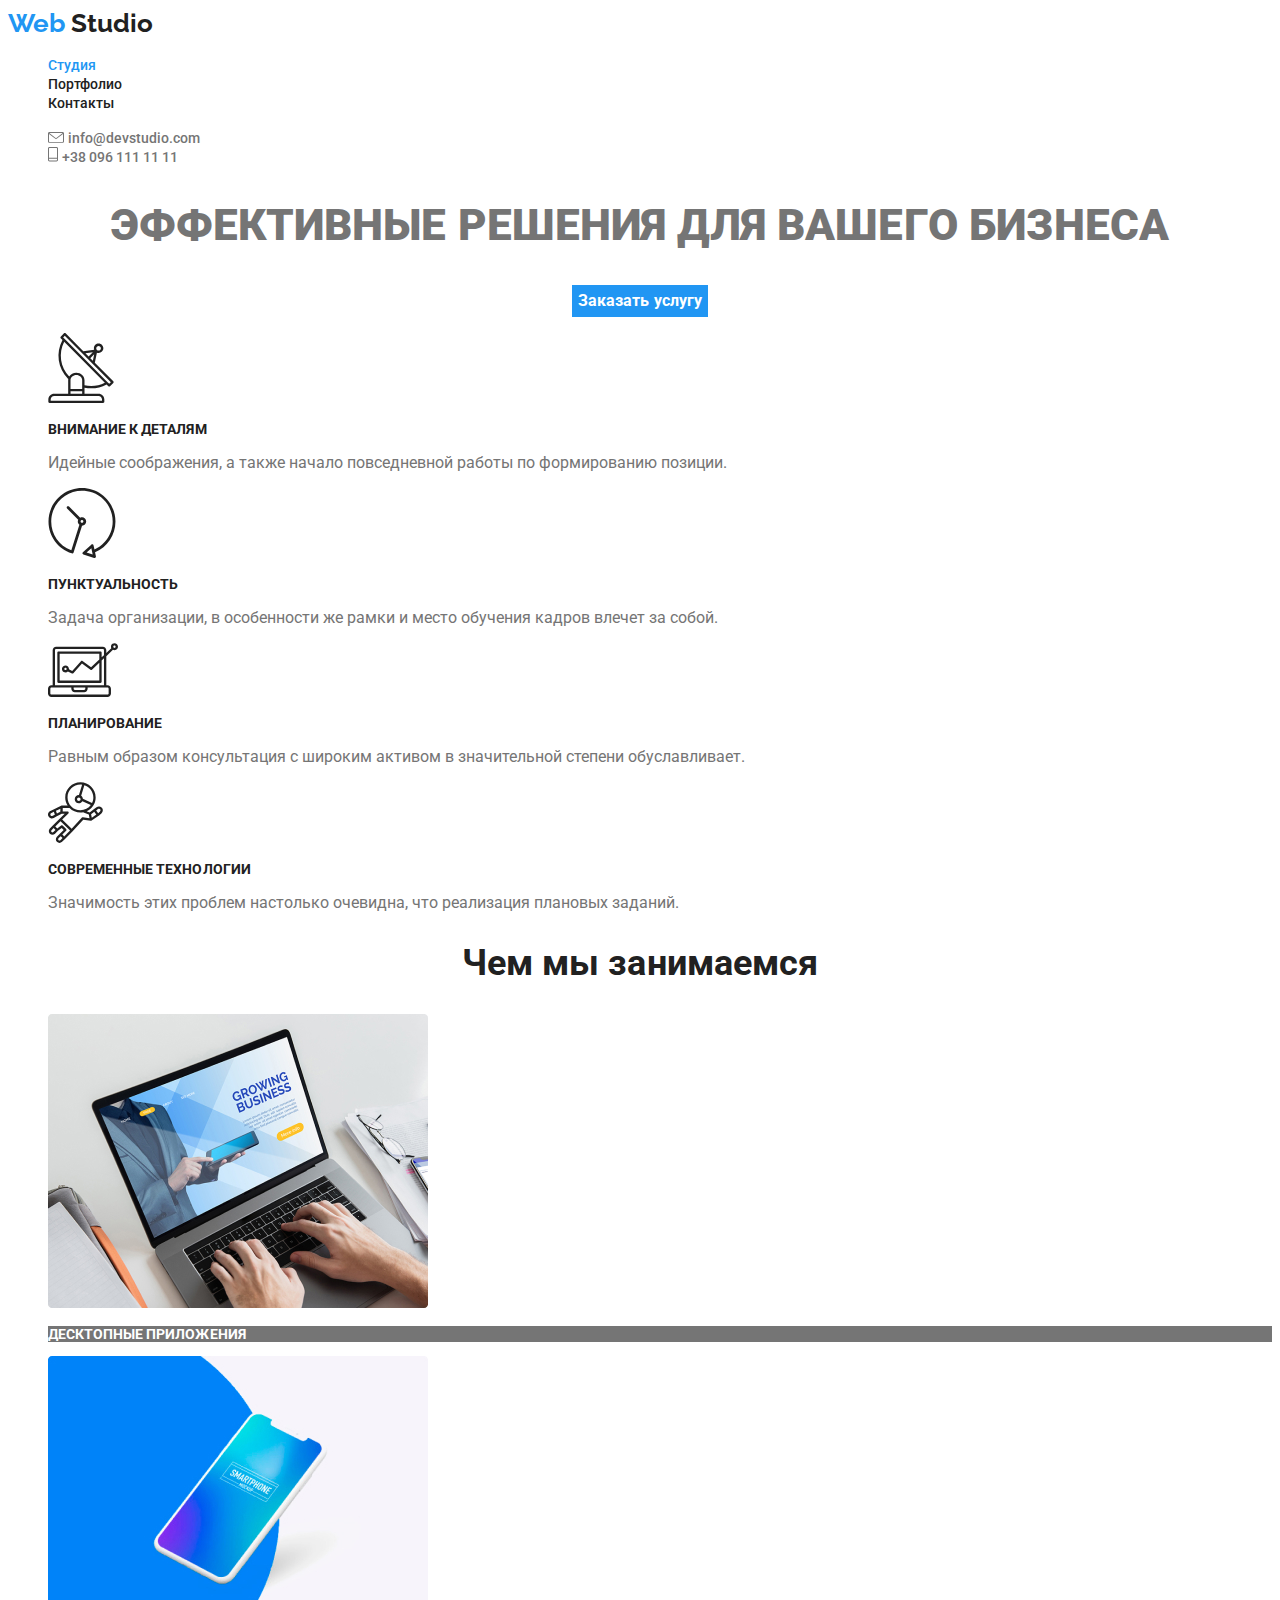
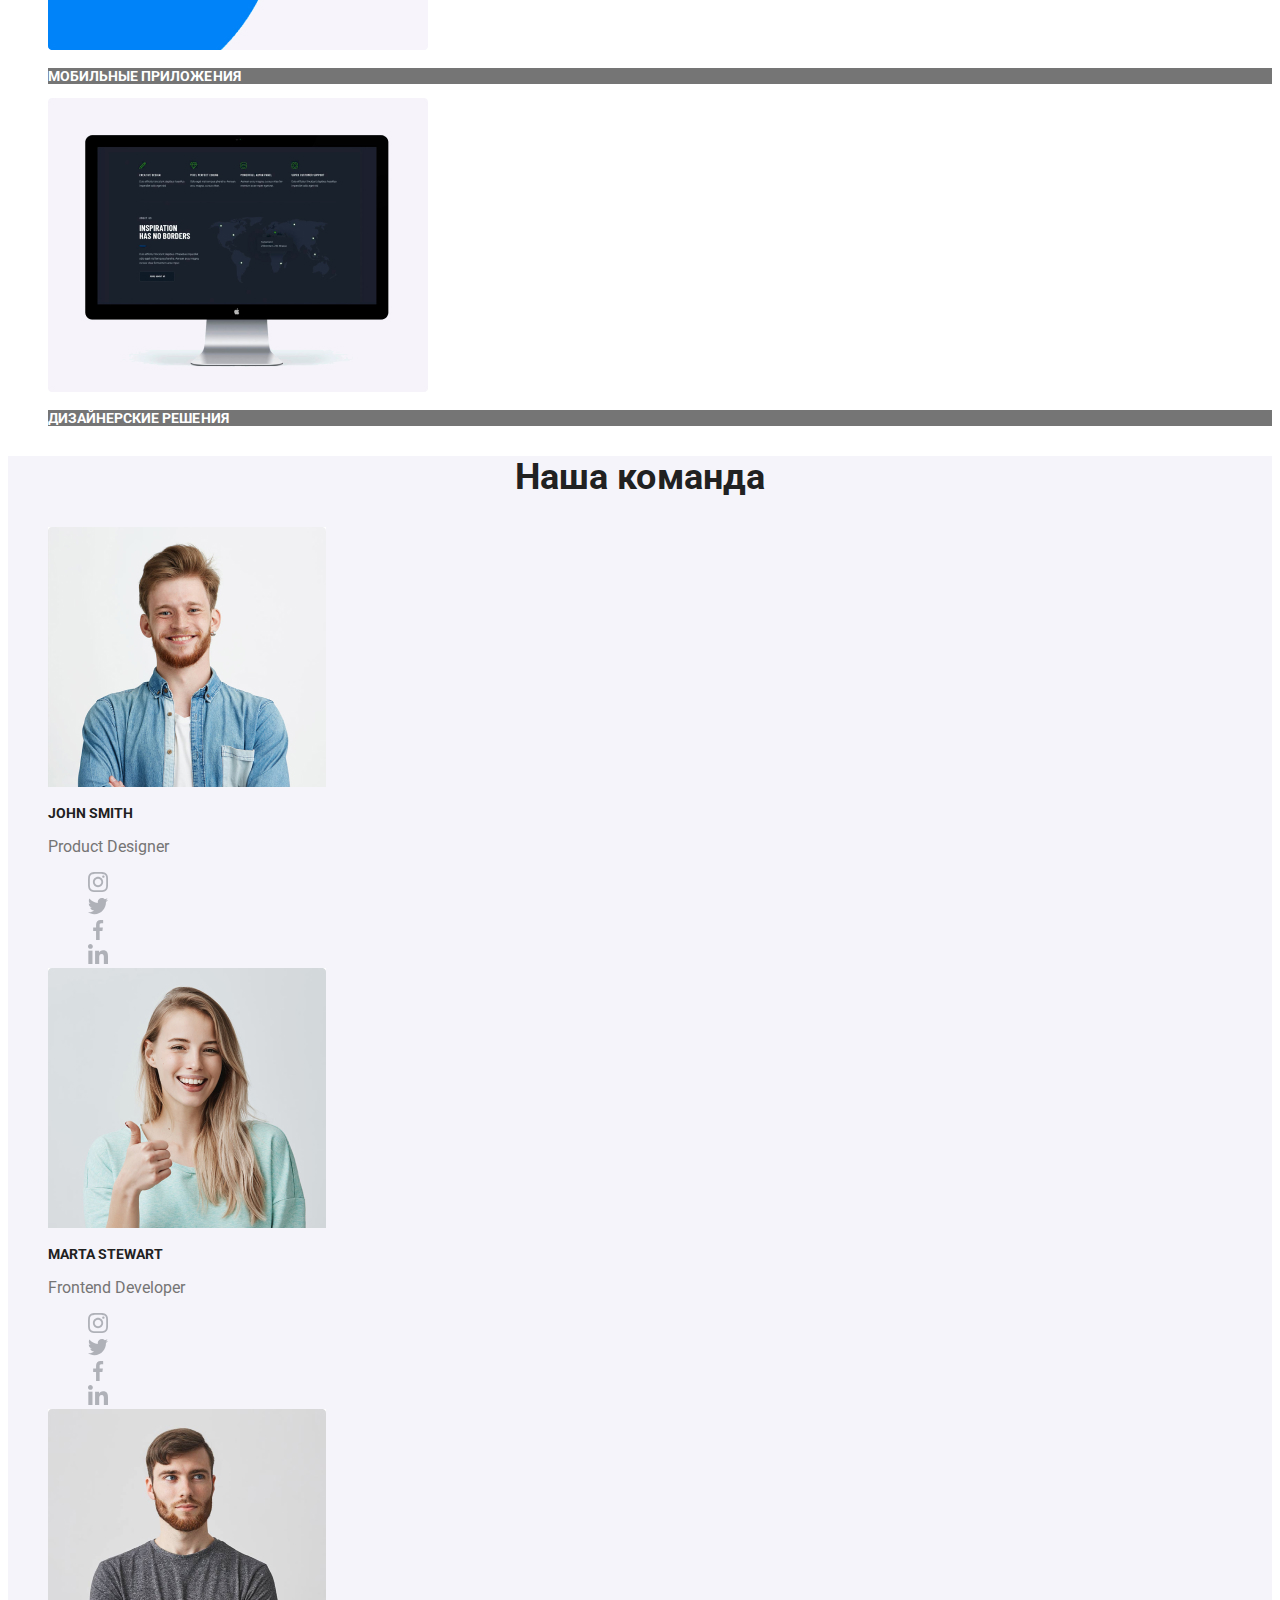
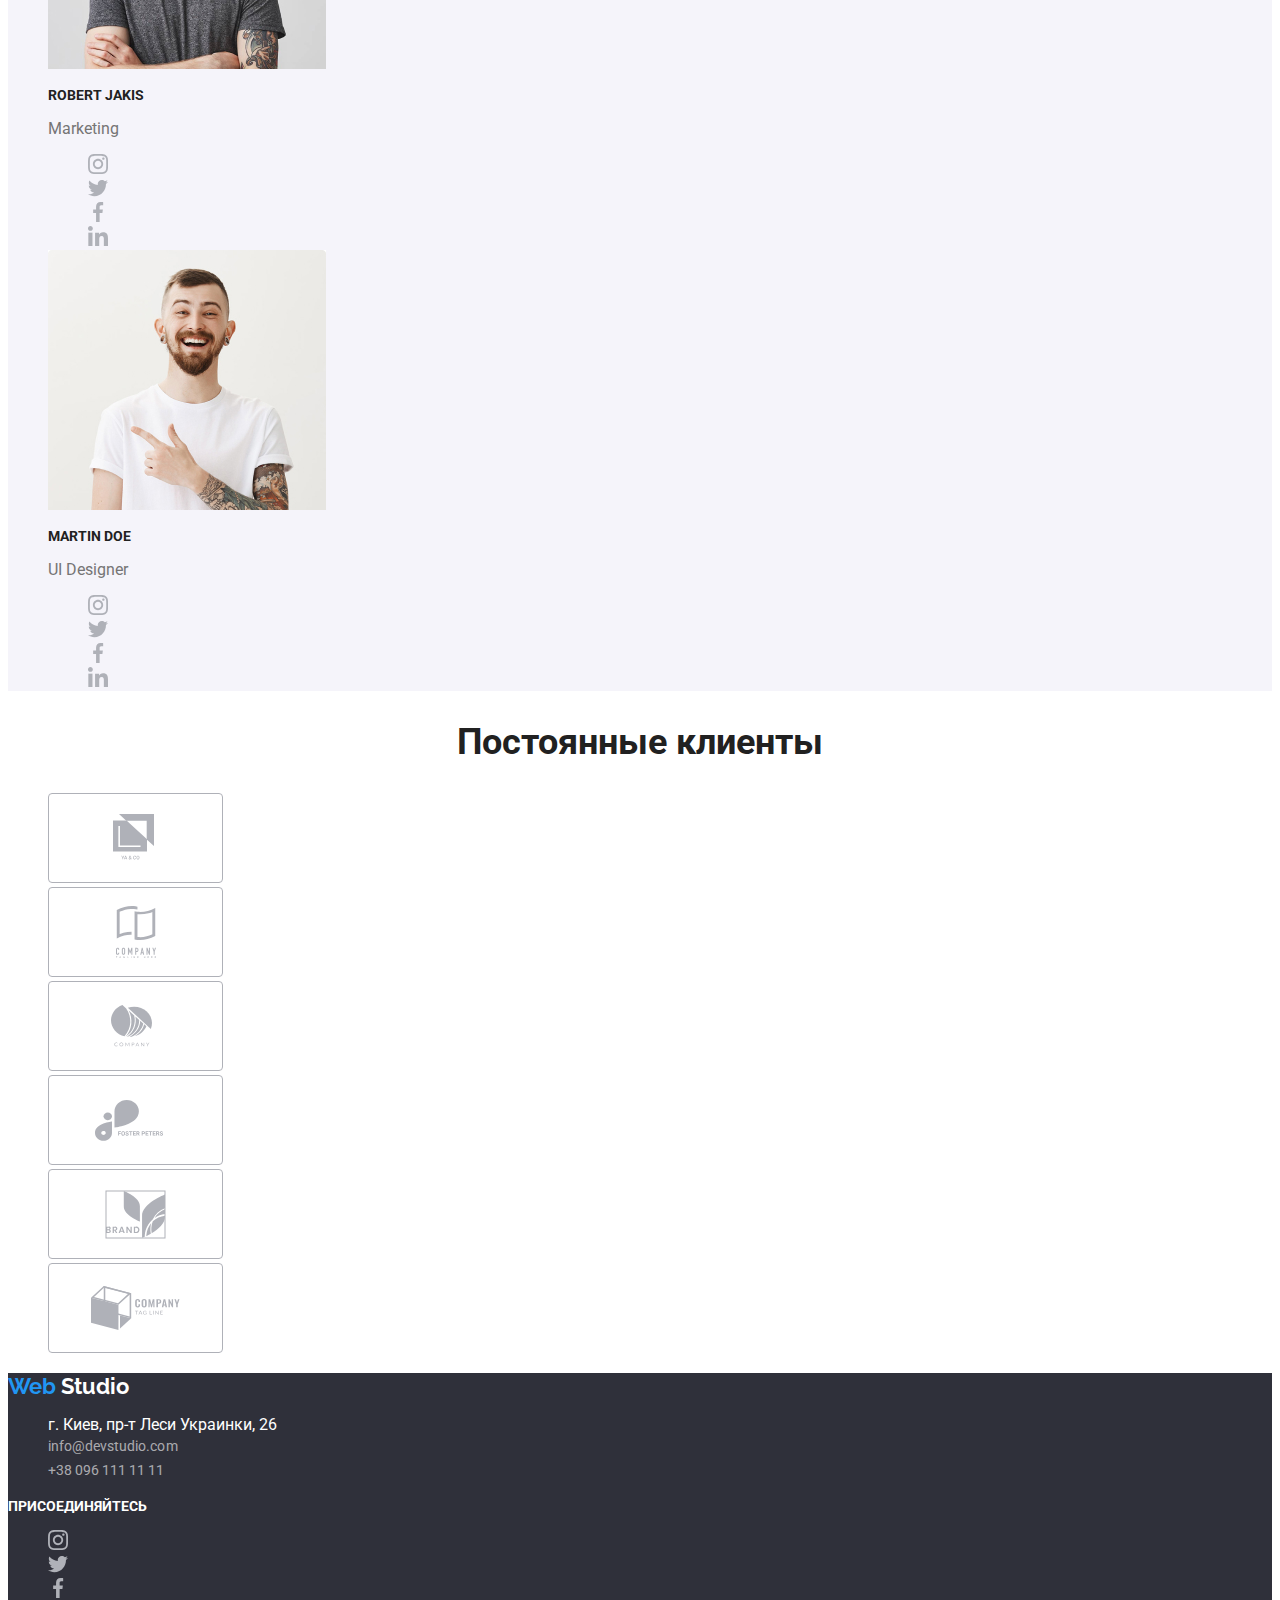
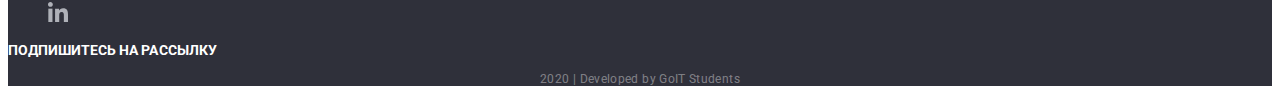
==== index.html @ 20bd4248 "Копирует репозиторий 02" ====
<!DOCTYPE html>
<html lang="ru">
  <head>
    <meta charset="UTF-8" />
    <meta name="viewport" content="width=device-width, initial-scale=1.0" />
    <title>Document</title>
    <link
      href="https://fonts.googleapis.com/css2?family=Raleway:wght@700&family=Roboto:wght@400;500;700;900&display=swap"
      rel="stylesheet"
    />
    <link rel="stylesheet" href="./css/styles.css" />
  </head>
  <body>
    <!-- Шапка -->
    <header>
      <nav>
        <a href="./index.html" class="logo">
          <span class="accent">Web</span> Studio
        </a>
        <ul class="site-nav">
          <li><a href="./index.html" class="link current">Студия</a></li>
          <li><a href="./portfolio.html" class="link">Портфолио</a></li>
          <li><a href="" class="link">Контакты</a></li>
        </ul>
      </nav>
      <ul class="site-nav">
        <li>
          <img src="./img/post.svg" alt="Почта" />
          <a href="mailto:info@devstudio.com" class="contact"
            >info@devstudio.com</a
          >
        </li>
        <li>
          <img src="./img/tel.svg" alt="Телефон" />
          <a href="tel:+380961111111" class="contact">+38 096 111 11 11</a>
        </li>
      </ul>
    </header>
    <!-- Основаня страница -->
    <main>
      <!-- Герой -->
      <section class="hero">
        <h1 class="hero-text">эффективные решения для вашего бизнеса</h1>
        <input type="button" value="Заказать услугу" class="button" />
      </section>
      <!-- Наши преимущества -->
      <section class="features">
        <h2 style="display: none;">Наши преимущества</h2>
        <ul>
          <li>
            <img src="./img/features/antena1.svg" alt="Локатор" class="link" />
            <h3 class="title-text">Внимание к деталям</h3>
            <p>
              Идейные соображения, а также начало повседневной работы по
              формированию позиции.
            </p>
          </li>
          <li>
            <img src="./img/features/clock1.svg" alt="Часы" />
            <h3 class="title-text">Пунктуальность</h3>
            <p>
              Задача организации, в особенности же рамки и место обучения кадров
              влечет за собой.
            </p>
          </li>
          <li>
            <img src="./img/features/diagram1.svg" alt="Диаграмма" />
            <h3 class="title-text" -text>Планирование</h3>
            <p>
              Равным образом консультация с широким активом в значительной
              степени обуславливает.
            </p>
          </li>
          <li>
            <img src="./img/features/astonaut1.svg" alt="Астронавт" />
            <h3 class="title-text">Современные технологии</h3>
            <p>
              Значимость этих проблем настолько очевидна, что реализация
              плановых заданий.
            </p>
          </li>
        </ul>
      </section>
      <!-- Чем мы занимаемся -->
      <section class="activity">
        <h2 class="title">Чем мы занимаемся</h2>
        <ul>
          <li>
            <img
              src="./img/activity/box1.jpg"
              alt="Ноутбук"
              width="380"
              height="294"
            />
            <p class="title-text">Десктопные приложения</p>
          </li>
          <li>
            <img
              src="./img/activity/box2.jpg"
              alt="Мобильный телефон"
              width="380"
              height="294"
            />
            <p class="title-text">Мобильные приложения</p>
          </li>
          <li>
            <img
              src="./img/activity/box3.jpg"
              alt="Монитор"
              width="380"
              height="294"
            />
            <p class="title-text">Дизайнерские решения</p>
          </li>
        </ul>
      </section>
      <!-- Наша команда -->
      <section class="teams">
        <h2 class="title">Наша команда</h2>
        <ul>
          <!-- Джон Смит -->
          <li>
            <img
              src="./img/team_card/tc1.jpg"
              alt="Фото Джон Смит"
              width="278"
              height="260"
            />
            <h3 lang="en" class="title-text">John Smith</h3>
            <p lang="en">Product Designer</p>
            <ul>
              <li>
                <a href=""
                  ><img
                    src="./img/social_links/instagram.svg"
                    alt="instagram Джон Смит"
                    class="link"
                  />
                </a>
              </li>
              <li>
                <a href=""
                  ><img
                    src="./img/social_links/twitter.svg"
                    alt="twitter Джон Смит"
                    class="link"
                  />
                </a>
              </li>
              <li>
                <a href="">
                  <img
                    src="./img/social_links/facebook.svg"
                    alt="facebook Джон Смит"
                    class="link"
                  />
                </a>
              </li>
              <li>
                <a href=""
                  ><img
                    src="./img/social_links/linkedin.svg"
                    alt="linkedin Джон Смит"
                    class="link"
                /></a>
              </li>
            </ul>
          </li>
          <!-- Марта Стеварт -->
          <li>
            <img
              src="./img/team_card/tc2.jpg"
              alt="Фото Марта Стеварт"
              width="278"
              height="260"
            />
            <h3 lang="en" class="title-text">Marta Stewart</h3>
            <p lang="en">Frontend Developer</p>
            <ul>
              <li>
                <a href=""
                  ><img
                    src="./img/social_links/instagram.svg"
                    alt="instagram Марта Стеварт"
                    class="link"
                /></a>
              </li>
              <li>
                <a href=""
                  ><img
                    src="./img/social_links/twitter.svg"
                    alt="twitter Марта Стеварт"
                    class="link"
                /></a>
              </li>
              <li>
                <a href=""
                  ><img
                    src="./img/social_links/facebook.svg"
                    alt="facebook Марта Стеварт"
                    class="link"
                /></a>
              </li>
              <li>
                <a href=""
                  ><img
                    src="./img/social_links/linkedin.svg"
                    alt="linkedin Марта Стеварт"
                    class="link"
                /></a>
              </li>
            </ul>
          </li>
          <!-- Роберт Якис -->
          <li>
            <img
              src="./img/team_card/tc3.jpg"
              alt="Фото Роберт Якис"
              width="278"
              height="260"
            />
            <h3 lang="en" class="title-text">Robert Jakis</h3>
            <p lang="en">Marketing</p>
            <ul>
              <li>
                <a href=""
                  ><img
                    src="./img/social_links/instagram.svg"
                    alt="instagram Роберт Якис"
                    class="link"
                /></a>
              </li>
              <li>
                <a href=""
                  ><img
                    src="./img/social_links/twitter.svg"
                    alt="twitter Роберт Якис"
                    class="link"
                /></a>
              </li>
              <li>
                <a href=""
                  ><img
                    src="./img/social_links/facebook.svg"
                    alt="facebook Роберт Якис"
                    class="link"
                /></a>
              </li>
              <li>
                <a href=""
                  ><img
                    src="./img/social_links/linkedin.svg"
                    alt="linkedin Роберт Якис"
                    class="link"
                /></a>
              </li>
            </ul>
          </li>
          <!-- Мартин Дое -->
          <li>
            <img
              src="./img/team_card/tc4.jpg"
              alt="Фото Мартин Дое"
              width="278"
              height="260"
            />
            <h3 lang="en" class="title-text">Martin Doe</h3>
            <p lang="en">UI Designer</p>
            <ul>
              <li>
                <a href=""
                  ><img
                    src="./img/social_links/instagram.svg"
                    alt="instagram Мартин Дое"
                    class="link"
                /></a>
              </li>
              <li>
                <a href=""
                  ><img
                    src="./img/social_links/twitter.svg"
                    alt="twitter Мартин Дое"
                    class="link"
                /></a>
              </li>
              <li>
                <a href=""
                  ><img
                    src="./img/social_links/facebook.svg"
                    alt="facebook Мартин Дое"
                    class="link"
                /></a>
              </li>
              <li>
                <a href=""
                  ><img
                    src="./img/social_links/linkedin.svg"
                    alt="linkedin Мартин Дое"
                    class="link"
                /></a>
              </li>
            </ul>
          </li>
        </ul>
      </section>
      <!-- Постоянные клиенты -->
      <section class="clients">
        <h2 class="title">Постоянные клиенты</h2>
        <ul>
          <li>
            <a href=""
              ><img
                src="./img/our_clients/client_1.svg"
                alt="Логотип YA & CO"
                class="link"
              />
            </a>
          </li>
          <li>
            <a href="">
              <img
                src="./img/our_clients/client_2.svg"
                alt="Логотип Company Tagline Here"
                class="link"
              />
            </a>
          </li>
          <li>
            <a href="">
              <img
                src="./img/our_clients/client_3.svg"
                alt="Логотип Company"
                class="link"
              />
            </a>
          </li>
          <li>
            <a href="">
              <img
                src="./img/our_clients/client_4.svg"
                alt="Логотип Foster Peters"
                class="link"
              />
            </a>
          </li>
          <li>
            <a href="">
              <img
                src="./img/our_clients/client_5.svg"
                alt="Логотип Brand"
                class="link"
              />
            </a>
          </li>
          <li>
            <a href="">
              <img
                src="./img/our_clients/client_6.svg"
                alt="Логотип Company Tag Line"
                class="link"
              />
            </a>
          </li>
        </ul>
      </section>
    </main>
    <!-- Подвал -->
    <footer class="footer">
      <!-- Адрес -->
      <div>
        <a href="./index.html" class="logo">
          <span class="accent">Web</span> Studio
        </a>
        <address class="address">
          <ul>
            <li class="address-text">г. Киев, пр-т Леси Украинки, 26</li>
            <li>
              <a href="mailto:info@devstudio.com" class="link"
                >info@devstudio.com</a
              >
            </li>
            <li>
              <a href="tel:+380961111111" class="link">+38 096 111 11 11</a>
            </li>
          </ul>
        </address>
      </div>
      <!-- Ссылки на соц сети -->
      <div class="social">
        <p class="footer-title">присоединяйтесь</p>
        <ul>
          <li>
            <a href="">
              <img
                src="./img/social_links/instagram.svg"
                alt="instagram"
                class="link"
              />
            </a>
          </li>
          <li>
            <a href="">
              <img
                src="./img/social_links/twitter.svg"
                alt="twitter"
                class="link"
              />
            </a>
          </li>
          <li>
            <a href="">
              <img
                src="./img/social_links/facebook.svg"
                alt="facebook"
                class="link"
              />
            </a>
          </li>
          <li>
            <a href="">
              <img
                src="./img/social_links/linkedin.svg"
                alt="linkedin"
                class="link"
              />
            </a>
          </li>
        </ul>
      </div>
      <!-- Форма на рассылку -->
      <div>
        <p class="footer-title">Подпишитесь на рассылку</p>
      </div>
      <p class="copyright">2020 | Developed by GoIT Students</p>
    </footer>
  </body>
</html>
---- css/styles.css ----
/* 
Шрифты: 
Raleway 700 
Roboto 400, 500, 700, 900
*/

:root {
  --primary-text-color: #757575;
  --title-text-color: #212121;
  --accent-text-color: #2196f3;
  --primary-white-color: #ffffff;
}

body {
  background-color: #ffffff;
  color: var(--primary-text-color);
  font-family: Roboto, sans-serif;
  font-style: normal;
}

/* Сброс */
.site-nav,
.features ul,
.activity ul,
.teams ul,
.clients ul,
.footer ul {
  list-style-type: none;
}

/* Наведения и фокус */
.site-nav .link:hover,
.site-nav .link:focus,
.site-nav .contact:hover,
.site-nav .contact:focus {
  color: var(--accent-text-color);
}
.features .link:hover,
.features .link:focus,
.teams .link:hover,
.teams .link:focus,
.clients .link:hover,
.clients .link:focus,
.social .link:hover,
.social .link:focus {
  background-color: var(--accent-text-color);
}

.site-nav .link.current {
  color: var(--accent-text-color);
}
/* Главная страница */
.logo {
  color: var(--title-text-color);
  text-decoration: none;
  font-family: Raleway, sans-serif;
  font-style: normal;
  font-weight: bold;
  font-size: 26px;
  line-height: 31px;
  letter-spacing: 0.03px;
}
.logo .accent {
  color: var(--accent-text-color);
}

/* Навигация сайта*/
.site-nav .link {
  text-decoration: none;
  color: var(--title-text-color);
  font-family: Roboto, sans-serif;
  font-style: normal;
  font-weight: 500;
  font-size: 14px;
  line-height: 16px;
  letter-spacing: 0.02px;
}
.site-nav .contact {
  color: var(--primary-text-color);
  text-decoration: none;
  font-family: Roboto, sans-serif;
  font-style: normal;
  font-weight: 500;
  font-size: 14px;
  line-height: 16px;
  letter-spacing: 0.02px;
}
/* Герой */
.hero {
  text-align: center;
}
.hero-text {
  /* color: var(--primary-white-color); */
  text-transform: uppercase;
  font-weight: 900;
  font-size: 44px;
  line-height: 60px;
  text-align: center;
  letter-spacing: 0.06px;
  text-transform: uppercase;
}
.button {
  color: var(--primary-white-color);
  background-color: var(--accent-text-color);
  border: none;
  font-family: Roboto, sans-serif;
  font-style: normal;
  font-weight: bold;
  font-size: 16px;
  line-height: 30px;
  letter-spacing: 0.06px;
}

/* Контент */
.title {
  color: var(--title-text-color);
  font-weight: bold;
  font-size: 36px;
  line-height: 42px;
  text-align: center;
  letter-spacing: 0.03px;
}
.title-text {
  color: var(--title-text-color);
  font-weight: bold;
  font-size: 14px;
  line-height: 16px;
  letter-spacing: 0.03px;
  text-transform: uppercase;
}
.activity .title-text {
  color: var(--primary-white-color);
  background-color: var(--primary-text-color);
}
.teams {
  background-color: #f5f4fa;
}

/* Подвал */
.footer {
  color: #ffffff;
  background-color: #2f303a;
  font-weight: normal;
}
.footer .logo {
  font-size: 22px;
  line-height: 26px;
  color: #ffffff;
}
.address {
  color: rgb(255, 255, 255, 0, 6);
}
.address-text {
  color: var(--primary-white-color);
  font-style: normal;
}
.address .link {
  text-decoration: none;
  font-family: Roboto, sans-serif;
  font-style: normal;
  font-weight: normal;
  font-size: 14px;
  line-height: 24px;
  letter-spacing: 0.03px;
  color: rgba(255, 255, 255, 0.6);
}
.footer-title {
  font-weight: bold;
  font-size: 14px;
  line-height: 16px;
  letter-spacing: 0.03px;
  text-transform: uppercase;
}
.copyright {
  font-weight: normal;
  font-size: 12px;
  text-align: center;
  letter-spacing: 0.03em;
  color: rgba(255, 255, 255, 0.4);
}
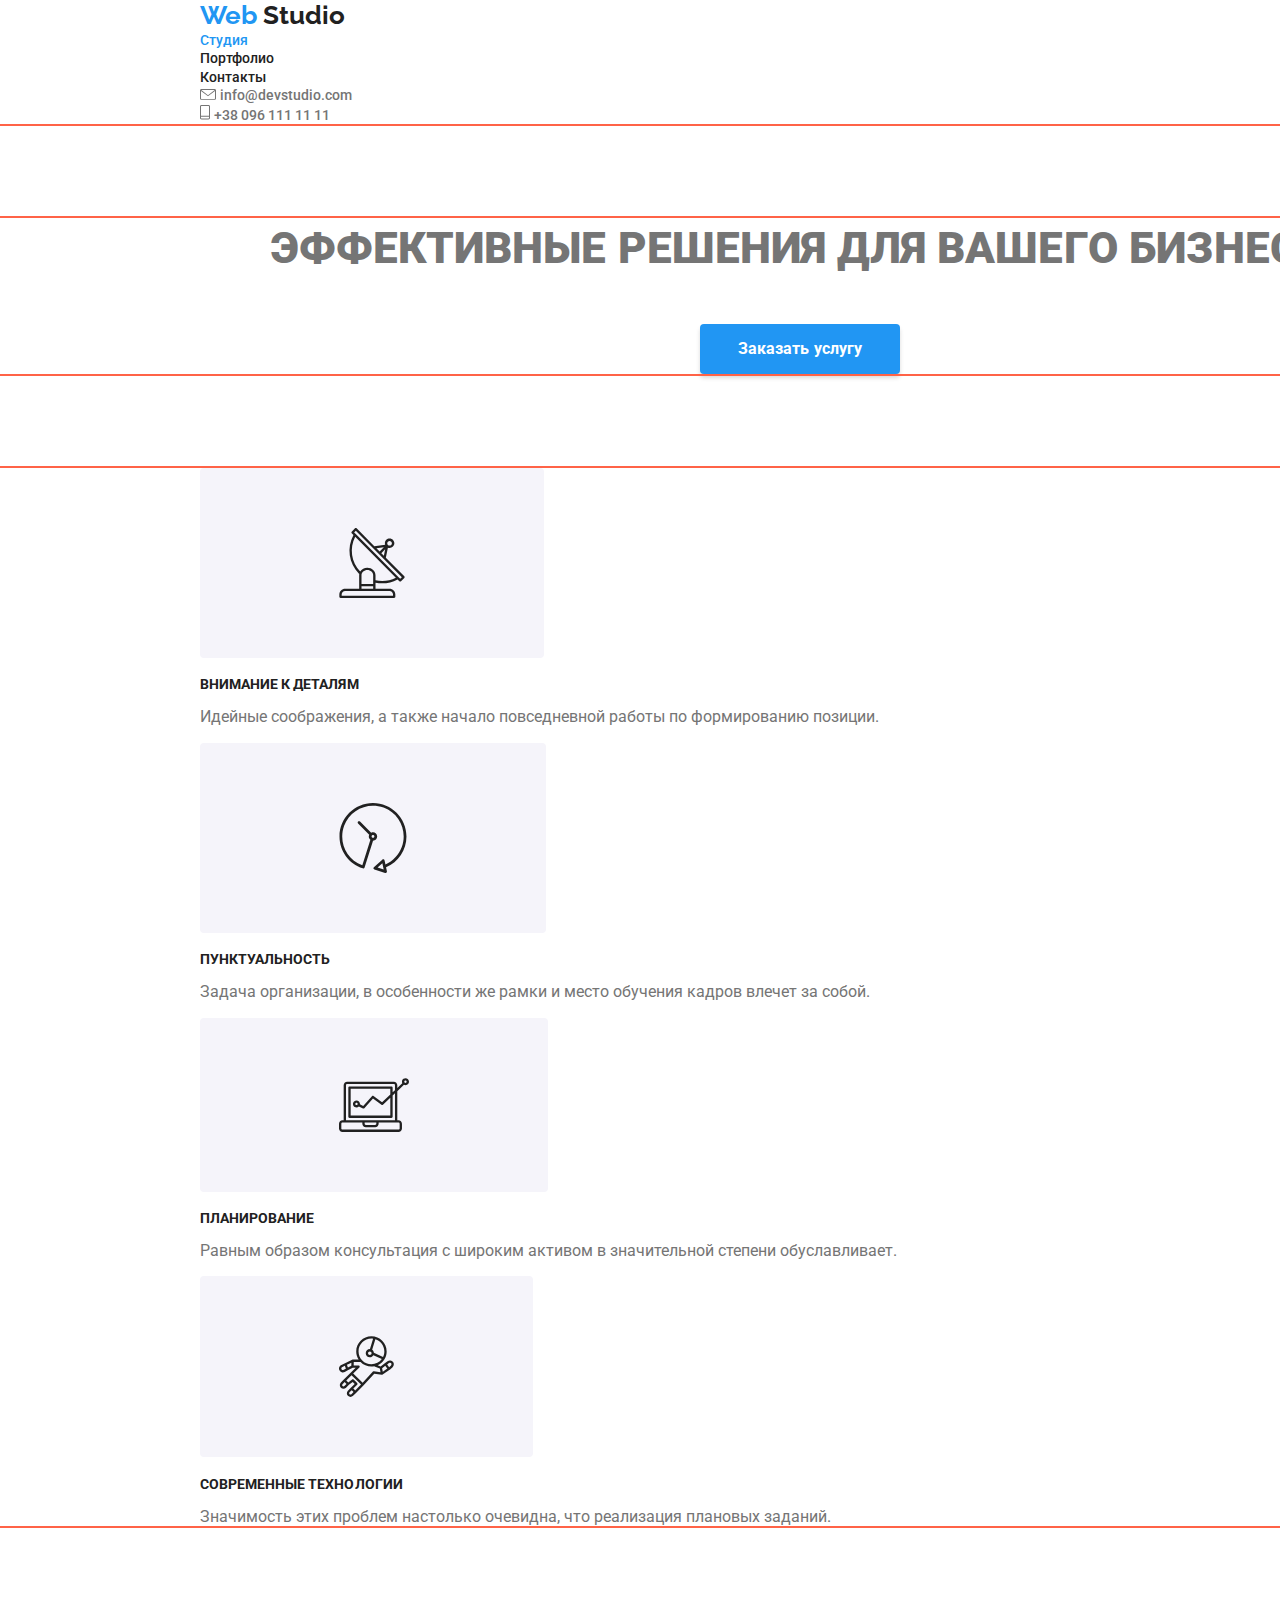
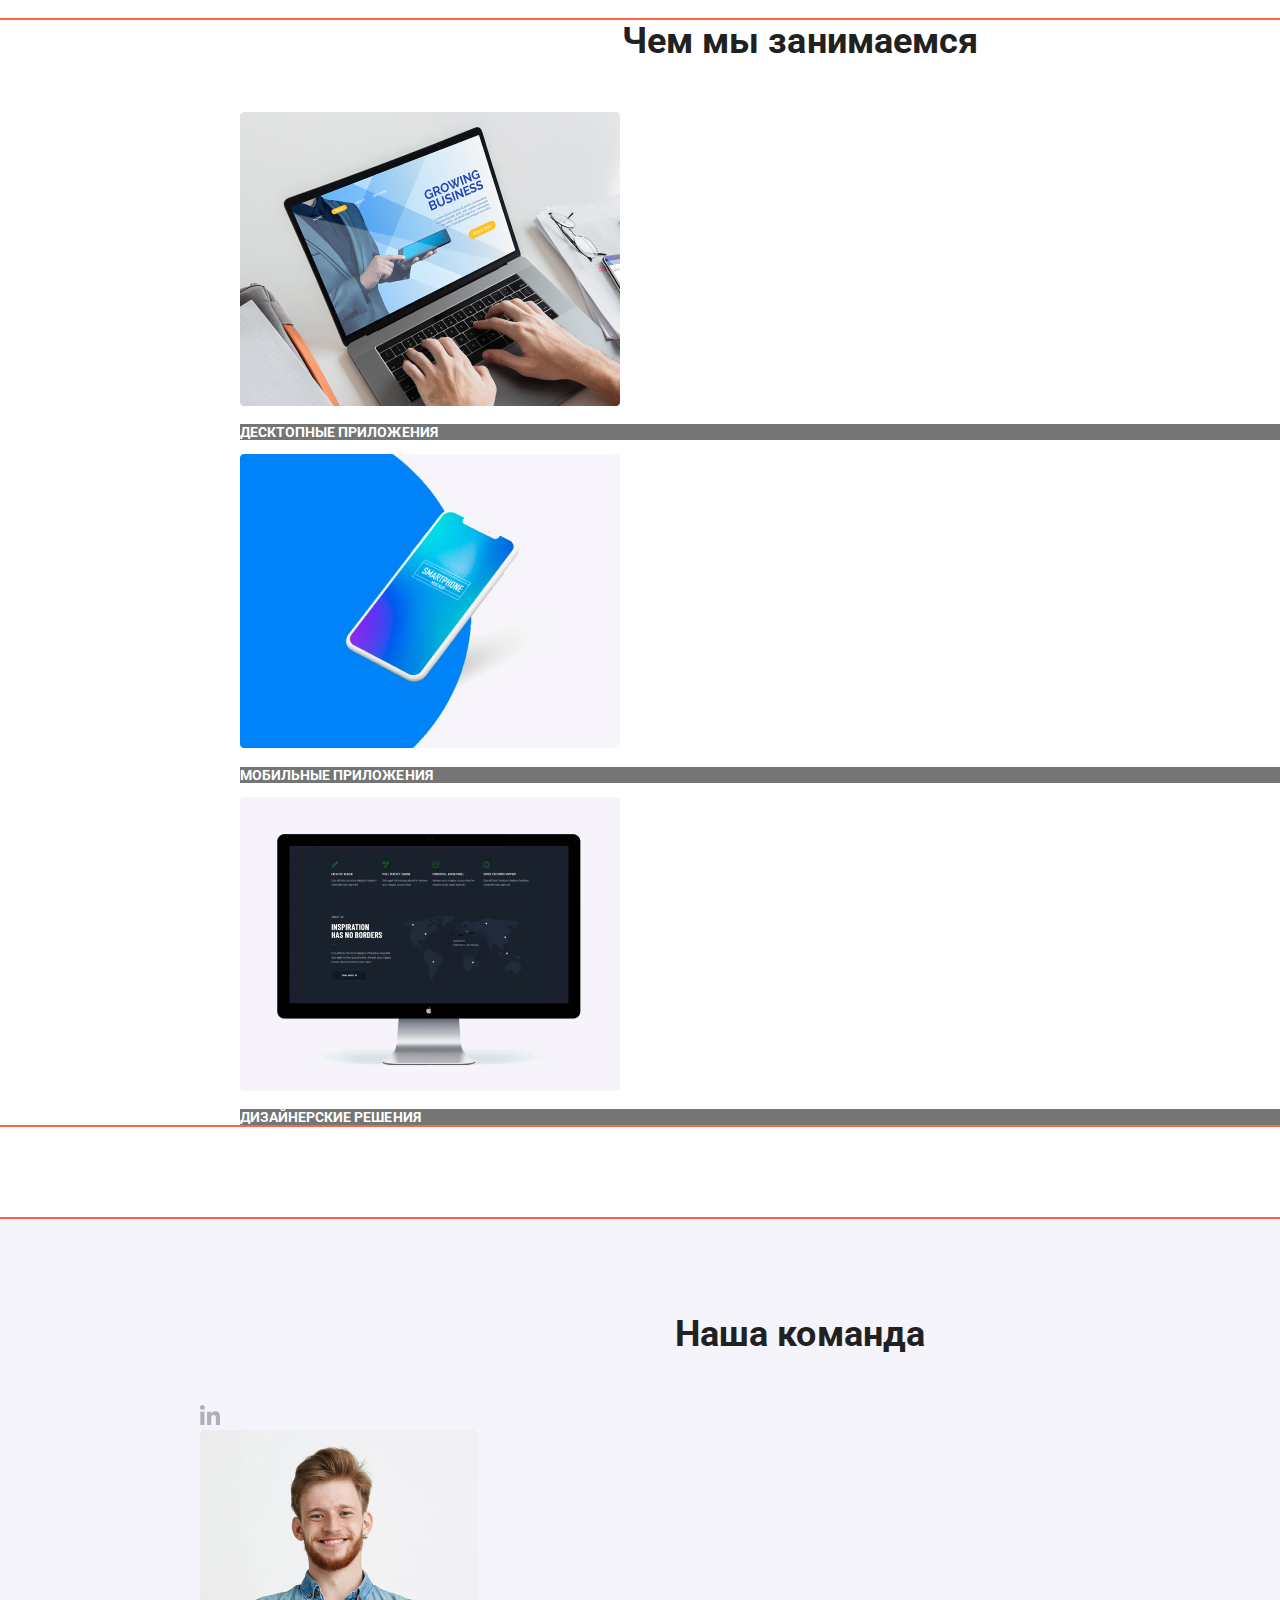
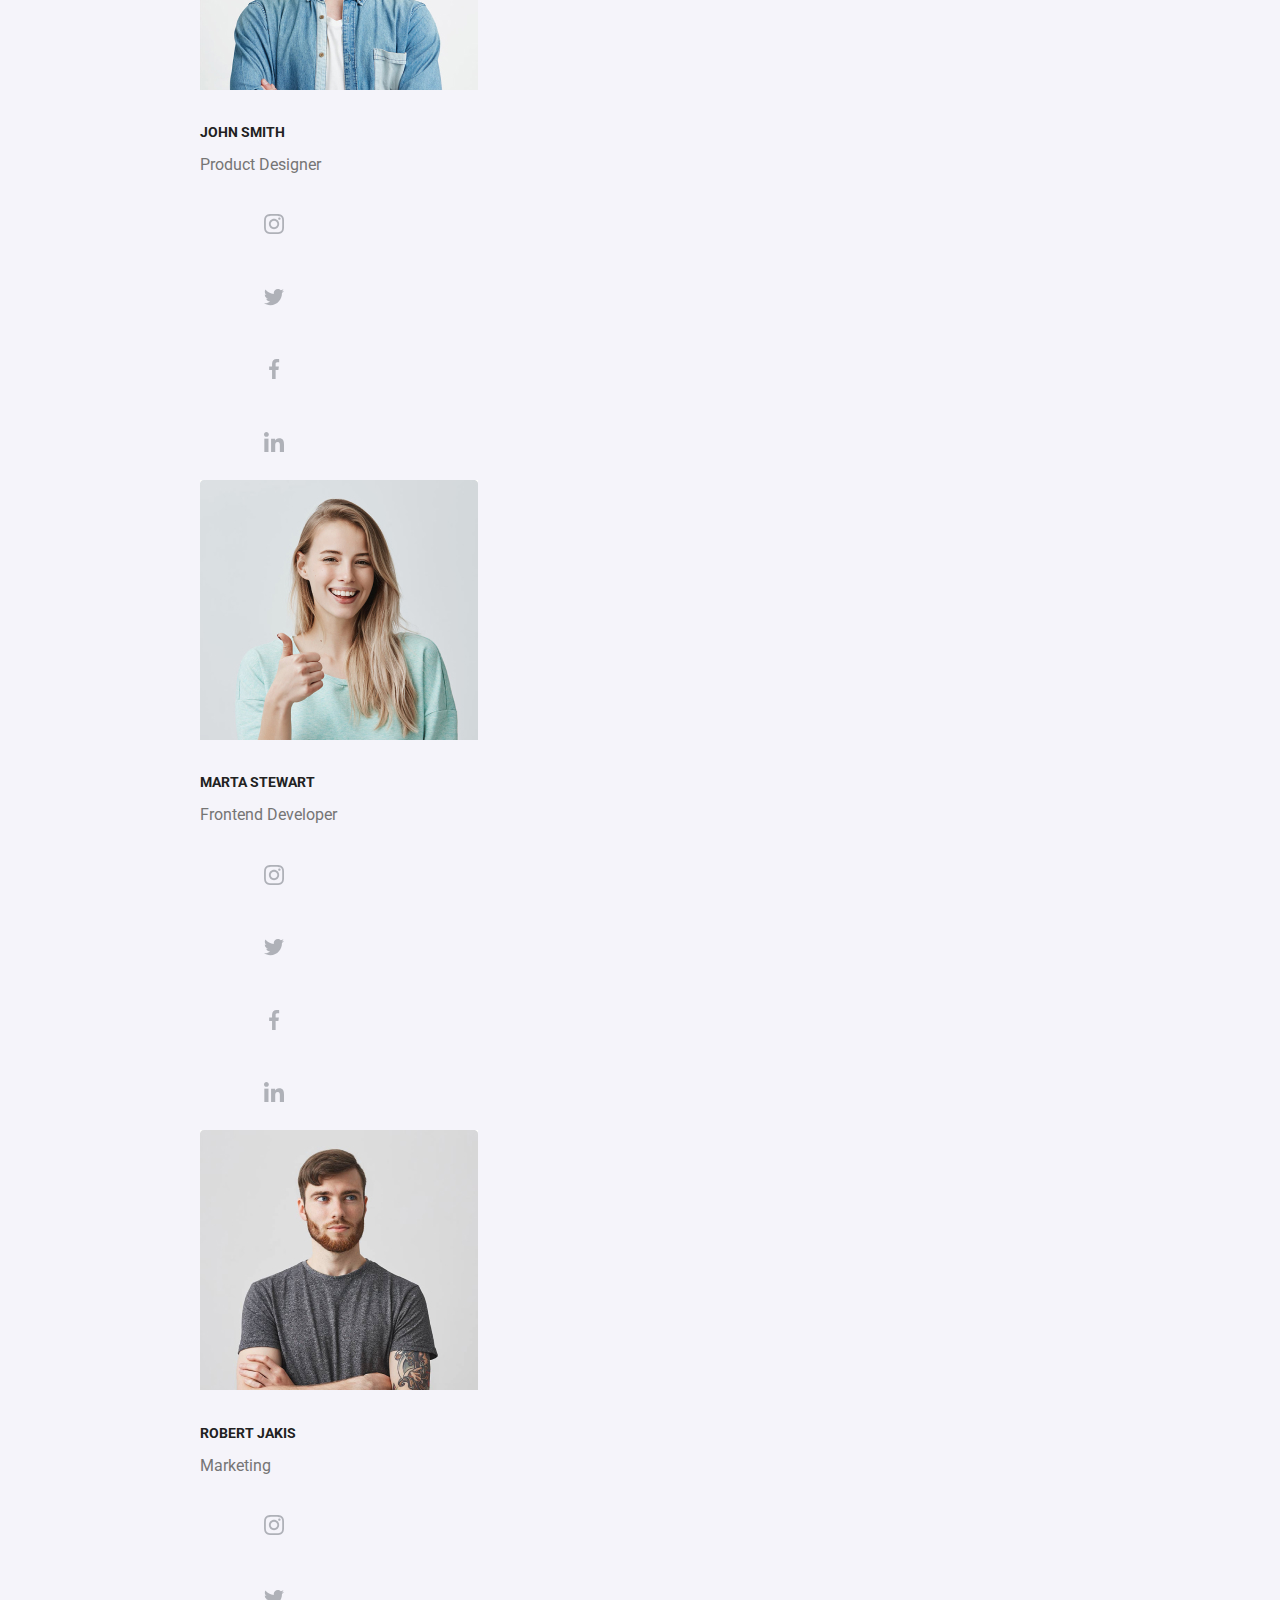
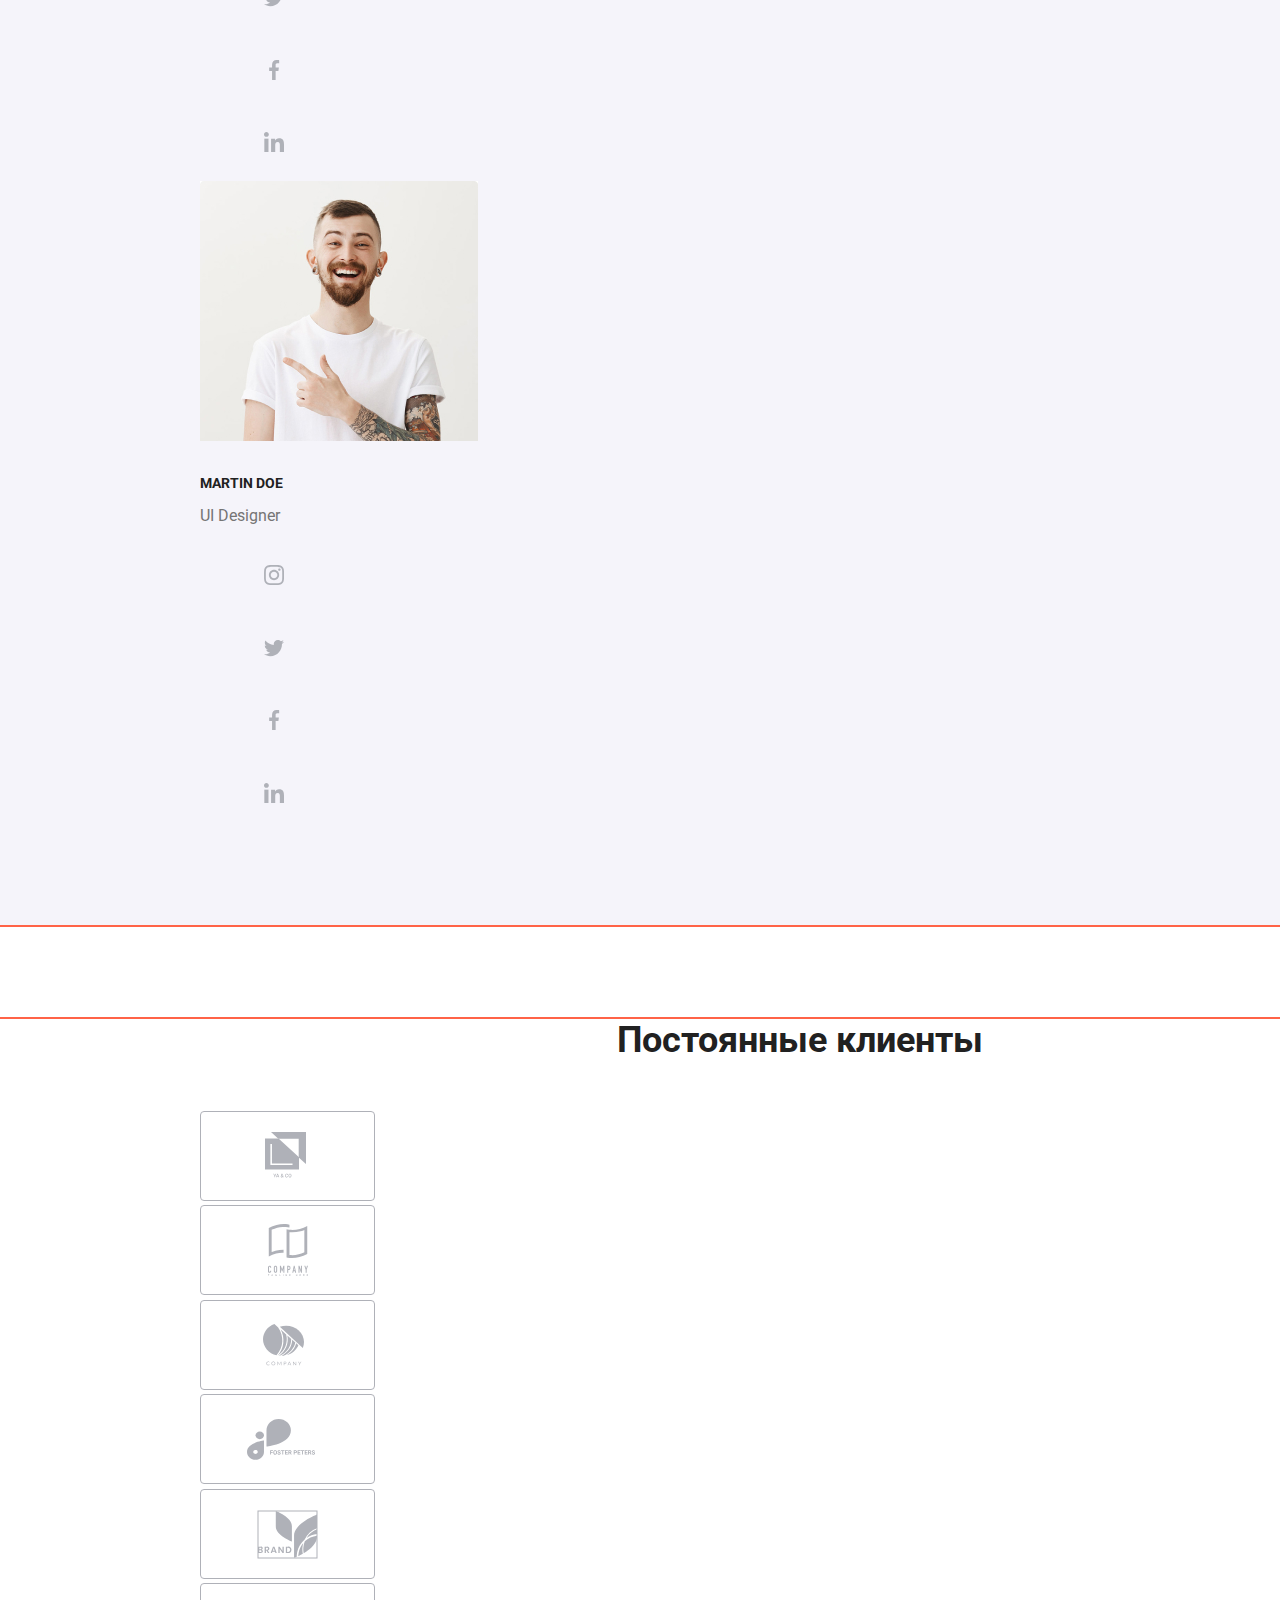
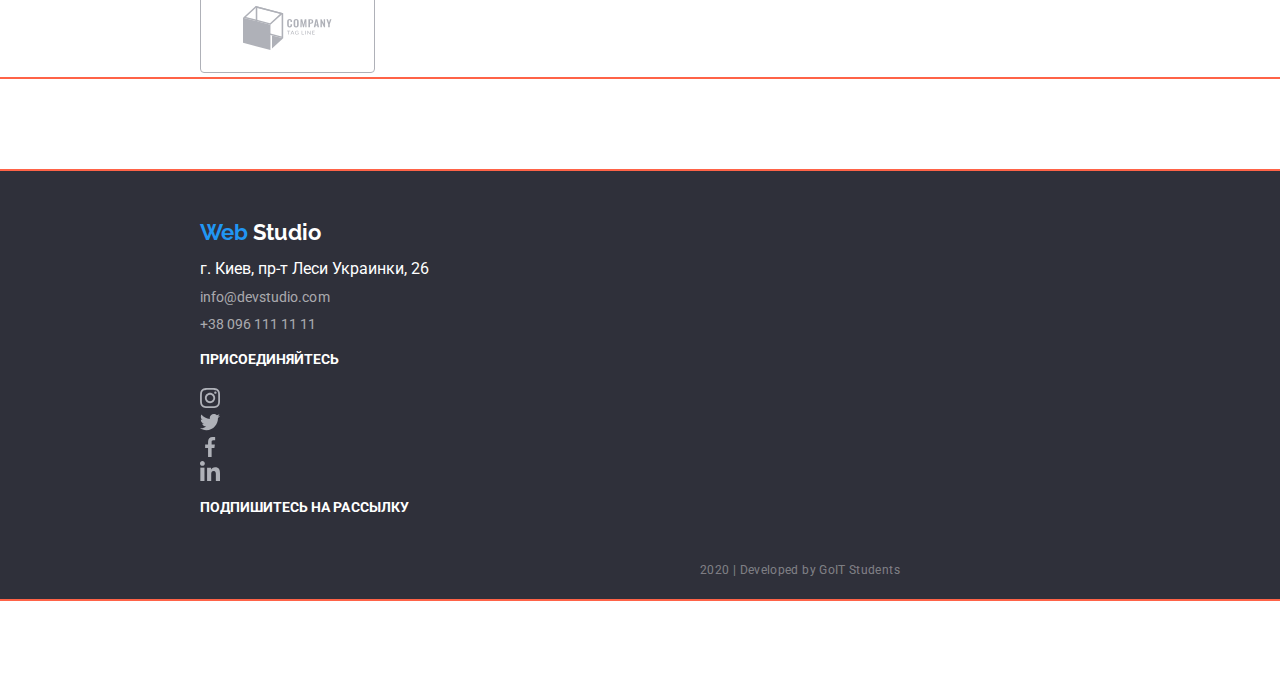
==== commit ab1373f2: "Добавляет блочную модель" ====
--- a/index.html
+++ b/index.html
@@ -8,43 +8,49 @@
       href="https://fonts.googleapis.com/css2?family=Raleway:wght@700&family=Roboto:wght@400;500;700;900&display=swap"
       rel="stylesheet"
     />
+    <link
+      rel="stylesheet"
+      href="https://cdnjs.cloudflare.com/ajax/libs/modern-normalize/0.6.0/modern-normalize.min.css"
+    />
     <link rel="stylesheet" href="./css/styles.css" />
   </head>
   <body>
     <!-- Шапка -->
     <header>
-      <nav>
-        <a href="./index.html" class="logo">
-          <span class="accent">Web</span> Studio
-        </a>
+      <div class="container">
+        <nav>
+          <a href="./index.html" class="logo">
+            <span class="accent">Web</span> Studio
+          </a>
+          <ul class="site-nav">
+            <li><a href="./index.html" class="link current">Студия</a></li>
+            <li><a href="./portfolio.html" class="link">Портфолио</a></li>
+            <li><a href="" class="link">Контакты</a></li>
+          </ul>
+        </nav>
         <ul class="site-nav">
-          <li><a href="./index.html" class="link current">Студия</a></li>
-          <li><a href="./portfolio.html" class="link">Портфолио</a></li>
-          <li><a href="" class="link">Контакты</a></li>
-        </ul>
-      </nav>
-      <ul class="site-nav">
-        <li>
-          <img src="./img/post.svg" alt="Почта" />
-          <a href="mailto:info@devstudio.com" class="contact"
-            >info@devstudio.com</a
-          >
-        </li>
-        <li>
-          <img src="./img/tel.svg" alt="Телефон" />
-          <a href="tel:+380961111111" class="contact">+38 096 111 11 11</a>
-        </li>
-      </ul>
+          <li>
+            <img src="./img/post.svg" alt="Почта" />
+            <a href="mailto:info@devstudio.com" class="contact"
+              >info@devstudio.com</a
+            >
+          </li>
+          <li>
+            <img src="./img/tel.svg" alt="Телефон" />
+            <a href="tel:+380961111111" class="contact">+38 096 111 11 11</a>
+          </li>
+        </ul>
+      </div>
     </header>
     <!-- Основаня страница -->
     <main>
       <!-- Герой -->
-      <section class="hero">
+      <section class="hero container">
         <h1 class="hero-text">эффективные решения для вашего бизнеса</h1>
         <input type="button" value="Заказать услугу" class="button" />
       </section>
       <!-- Наши преимущества -->
-      <section class="features">
+      <section class="features container">
         <h2 style="display: none;">Наши преимущества</h2>
         <ul>
           <li>
@@ -56,7 +62,7 @@
             </p>
           </li>
           <li>
-            <img src="./img/features/clock1.svg" alt="Часы" />
+            <img src="./img/features/clock1.svg" alt="Часы" class="link" />
             <h3 class="title-text">Пунктуальность</h3>
             <p>
               Задача организации, в особенности же рамки и место обучения кадров
@@ -64,7 +70,11 @@
             </p>
           </li>
           <li>
-            <img src="./img/features/diagram1.svg" alt="Диаграмма" />
+            <img
+              src="./img/features/diagram1.svg"
+              alt="Диаграмма"
+              class="link"
+            />
             <h3 class="title-text" -text>Планирование</h3>
             <p>
               Равным образом консультация с широким активом в значительной
@@ -72,7 +82,11 @@
             </p>
           </li>
           <li>
-            <img src="./img/features/astonaut1.svg" alt="Астронавт" />
+            <img
+              src="./img/features/astonaut1.svg"
+              alt="Астронавт"
+              class="link"
+            />
             <h3 class="title-text">Современные технологии</h3>
             <p>
               Значимость этих проблем настолько очевидна, что реализация
@@ -82,7 +96,7 @@
         </ul>
       </section>
       <!-- Чем мы занимаемся -->
-      <section class="activity">
+      <section class="activity container">
         <h2 class="title">Чем мы занимаемся</h2>
         <ul>
           <li>
@@ -115,9 +129,10 @@
         </ul>
       </section>
       <!-- Наша команда -->
-      <section class="teams">
+      <section class="teams container">
         <h2 class="title">Наша команда</h2>
         <ul>
+          <img src="./img/social_links/linkedin.svg" alt="" />
           <!-- Джон Смит -->
           <li>
             <img
@@ -304,7 +319,7 @@
         </ul>
       </section>
       <!-- Постоянные клиенты -->
-      <section class="clients">
+      <section class="clients container">
         <h2 class="title">Постоянные клиенты</h2>
         <ul>
           <li>
@@ -365,7 +380,7 @@
       </section>
     </main>
     <!-- Подвал -->
-    <footer class="footer">
+    <footer class="footer container">
       <!-- Адрес -->
       <div>
         <a href="./index.html" class="logo">
--- a/css/styles.css
+++ b/css/styles.css
@@ -26,6 +26,18 @@
 .clients ul,
 .footer ul {
   list-style-type: none;
+}
+
+.site-nav,
+.hero-text,
+.features > ul,
+.teams > ul,
+.clients > ul,
+.address > ul,
+.social > ul,
+.copyright {
+  margin: 0px;
+  padding: 0px;
 }
 
 /* Наведения и фокус */
@@ -49,6 +61,14 @@
 .site-nav .link.current {
   color: var(--accent-text-color);
 }
+
+.container {
+  margin: 0 auto 94px auto;
+  width: 1600px;
+  padding: 0 200px;
+  outline: 2px solid tomato;
+}
+
 /* Главная страница */
 .logo {
   color: var(--title-text-color);
@@ -91,6 +111,7 @@
 }
 .hero-text {
   /* color: var(--primary-white-color); */
+  margin-bottom: 46px;
   text-transform: uppercase;
   font-weight: 900;
   font-size: 44px;
@@ -103,6 +124,10 @@
   color: var(--primary-white-color);
   background-color: var(--accent-text-color);
   border: none;
+  border-radius: 4px;
+  box-shadow: 0px 4px 4px rgba(0, 0, 0, 0.15);
+  min-width: 200px;
+  min-height: 50px;
   font-family: Roboto, sans-serif;
   font-style: normal;
   font-weight: bold;
@@ -113,6 +138,8 @@
 
 /* Контент */
 .title {
+  margin-top: 0;
+  margin-bottom: 50px;
   color: var(--title-text-color);
   font-weight: bold;
   font-size: 36px;
@@ -128,16 +155,36 @@
   letter-spacing: 0.03px;
   text-transform: uppercase;
 }
+.features .link {
+  padding: 60px 139px;
+  border-radius: 4px;
+  background-color: #f5f4fa;
+}
+
 .activity .title-text {
   color: var(--primary-white-color);
   background-color: var(--primary-text-color);
 }
+
 .teams {
+  padding-top: 94px;
+  padding-bottom: 94px;
   background-color: #f5f4fa;
+}
+
+.teams .title-text {
+  margin-top: 30px;
+  margin-bottom: 10px;
+}
+
+.teams .link {
+  padding: 24px;
+  border-radius: 24px;
 }
 
 /* Подвал */
 .footer {
+  padding-top: 48px;
   color: #ffffff;
   background-color: #2f303a;
   font-weight: normal;
@@ -148,6 +195,8 @@
   color: #ffffff;
 }
 .address {
+  margin-top: 10px;
+  line-height: 1.7;
   color: rgb(255, 255, 255, 0, 6);
 }
 .address-text {
@@ -165,6 +214,7 @@
   color: rgba(255, 255, 255, 0.6);
 }
 .footer-title {
+  margin-bottom: 21px;
   font-weight: bold;
   font-size: 14px;
   line-height: 16px;
@@ -172,6 +222,8 @@
   text-transform: uppercase;
 }
 .copyright {
+  padding-top: 28px;
+  padding-bottom: 21px;
   font-weight: normal;
   font-size: 12px;
   text-align: center;
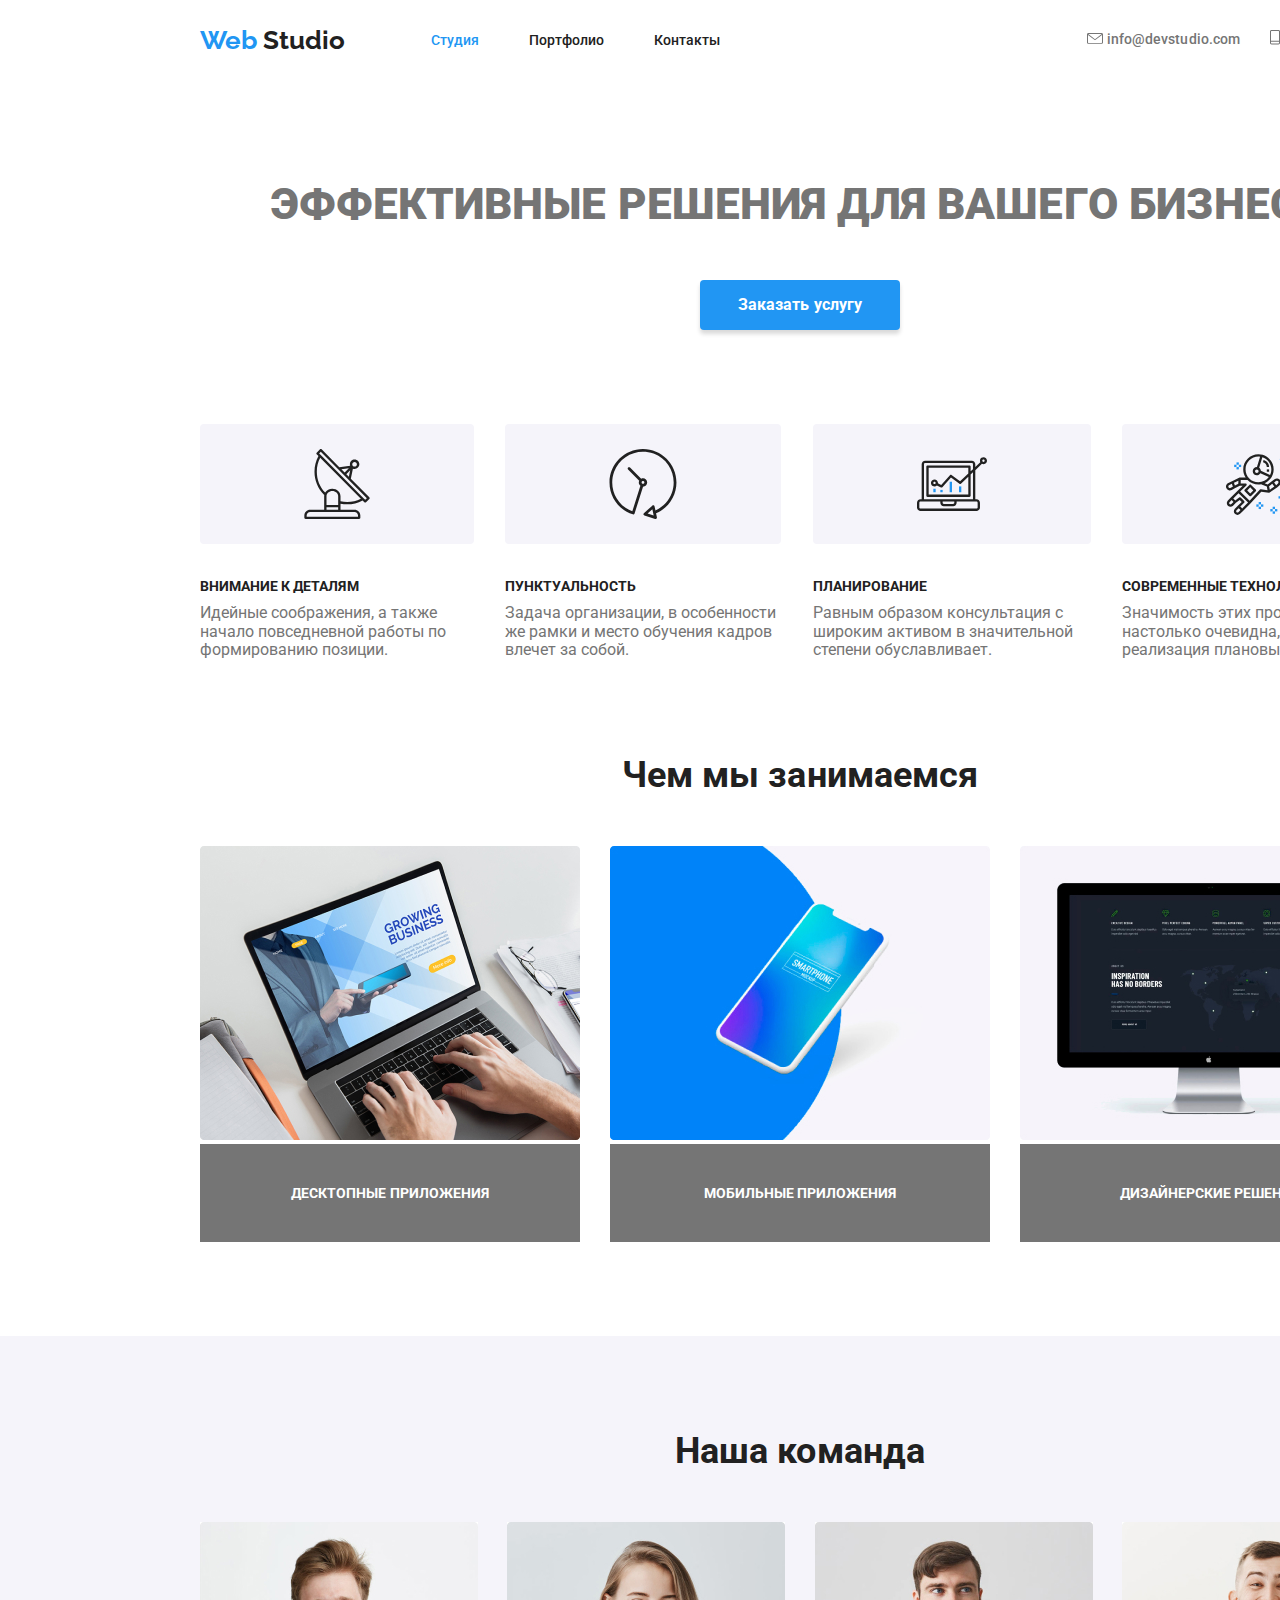
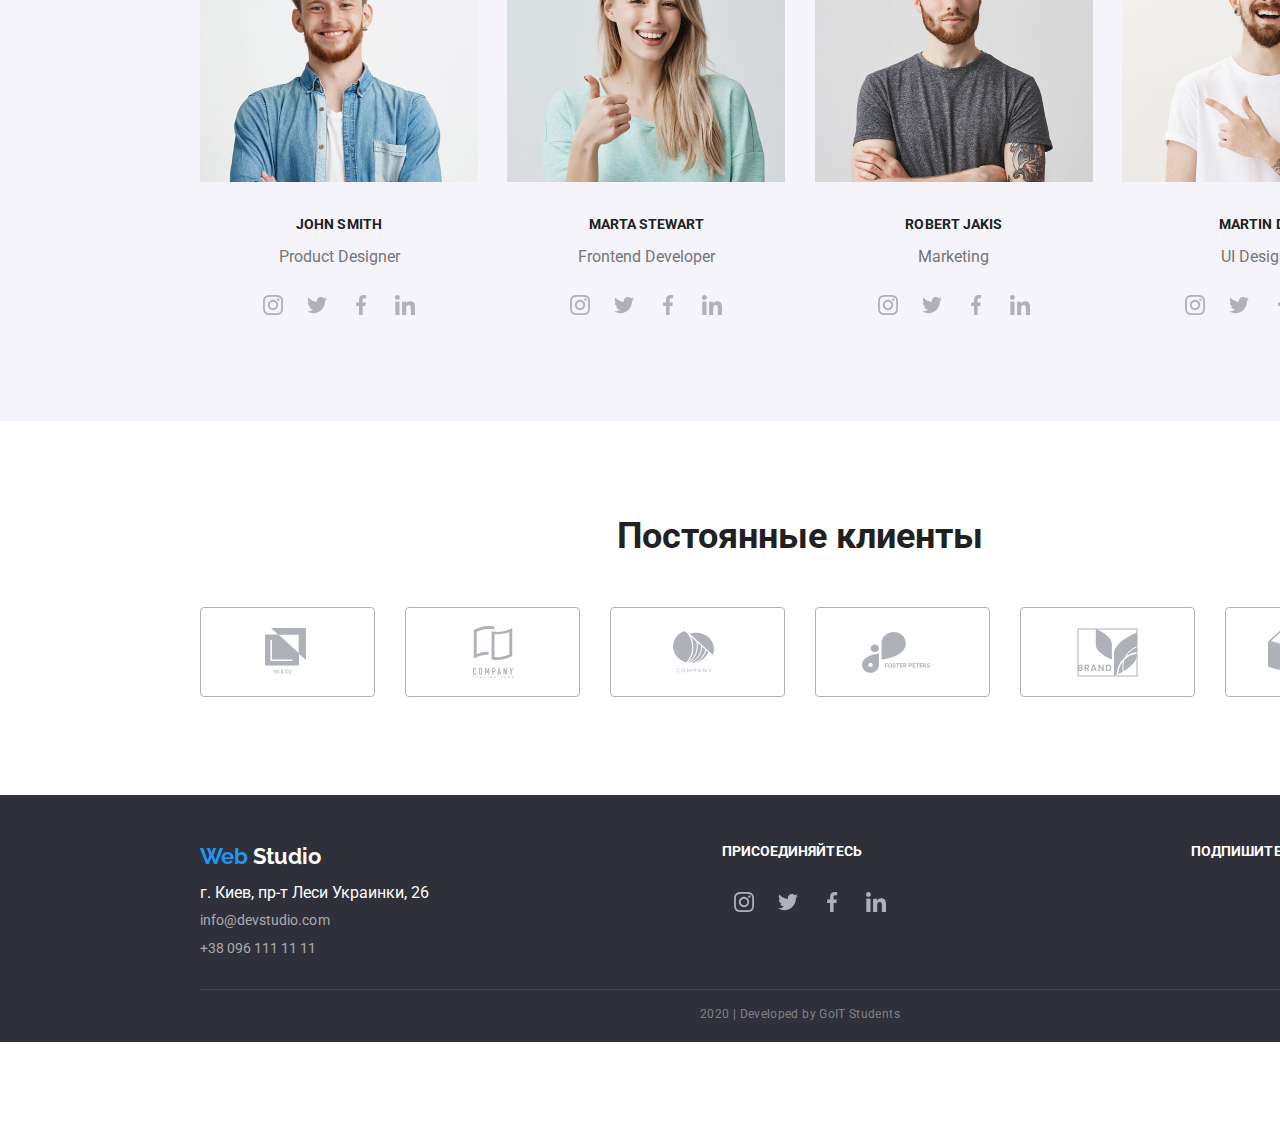
==== commit 9da818e8: "Добавляет позиционирования главной страницы" ====
--- a/index.html
+++ b/index.html
@@ -17,25 +17,29 @@
   <body>
     <!-- Шапка -->
     <header>
-      <div class="container">
-        <nav>
+      <div class="container header-nav">
+        <nav class="main-nav">
           <a href="./index.html" class="logo">
             <span class="accent">Web</span> Studio
           </a>
           <ul class="site-nav">
-            <li><a href="./index.html" class="link current">Студия</a></li>
-            <li><a href="./portfolio.html" class="link">Портфолио</a></li>
-            <li><a href="" class="link">Контакты</a></li>
+            <li class="item">
+              <a href="./index.html" class="link current">Студия</a>
+            </li>
+            <li class="item">
+              <a href="./portfolio.html" class="link">Портфолио</a>
+            </li>
+            <li class="item"><a href="" class="link">Контакты</a></li>
           </ul>
         </nav>
         <ul class="site-nav">
-          <li>
+          <li class="item-contact">
             <img src="./img/post.svg" alt="Почта" />
             <a href="mailto:info@devstudio.com" class="contact"
               >info@devstudio.com</a
             >
           </li>
-          <li>
+          <li class="item-contact">
             <img src="./img/tel.svg" alt="Телефон" />
             <a href="tel:+380961111111" class="contact">+38 096 111 11 11</a>
           </li>
@@ -52,43 +56,43 @@
       <!-- Наши преимущества -->
       <section class="features container">
         <h2 style="display: none;">Наши преимущества</h2>
-        <ul>
-          <li>
+        <ul class="elements">
+          <li class="item">
             <img src="./img/features/antena1.svg" alt="Локатор" class="link" />
             <h3 class="title-text">Внимание к деталям</h3>
-            <p>
+            <p class="text">
               Идейные соображения, а также начало повседневной работы по
               формированию позиции.
             </p>
           </li>
-          <li>
+          <li class="item">
             <img src="./img/features/clock1.svg" alt="Часы" class="link" />
             <h3 class="title-text">Пунктуальность</h3>
-            <p>
+            <p class="text">
               Задача организации, в особенности же рамки и место обучения кадров
               влечет за собой.
             </p>
           </li>
-          <li>
+          <li class="item">
             <img
               src="./img/features/diagram1.svg"
               alt="Диаграмма"
               class="link"
             />
-            <h3 class="title-text" -text>Планирование</h3>
-            <p>
+            <h3 class="title-text">Планирование</h3>
+            <p class="text">
               Равным образом консультация с широким активом в значительной
               степени обуславливает.
             </p>
           </li>
-          <li>
+          <li class="item">
             <img
               src="./img/features/astonaut1.svg"
               alt="Астронавт"
               class="link"
             />
             <h3 class="title-text">Современные технологии</h3>
-            <p>
+            <p class="text">
               Значимость этих проблем настолько очевидна, что реализация
               плановых заданий.
             </p>
@@ -98,7 +102,7 @@
       <!-- Чем мы занимаемся -->
       <section class="activity container">
         <h2 class="title">Чем мы занимаемся</h2>
-        <ul>
+        <ul class="elements">
           <li>
             <img
               src="./img/activity/box1.jpg"
@@ -106,7 +110,9 @@
               width="380"
               height="294"
             />
-            <p class="title-text">Десктопные приложения</p>
+            <div class="title-text">
+              <p>Десктопные приложения</p>
+            </div>
           </li>
           <li>
             <img
@@ -115,7 +121,9 @@
               width="380"
               height="294"
             />
-            <p class="title-text">Мобильные приложения</p>
+            <div class="title-text">
+              <p>Мобильные приложения</p>
+            </div>
           </li>
           <li>
             <img
@@ -124,17 +132,18 @@
               width="380"
               height="294"
             />
-            <p class="title-text">Дизайнерские решения</p>
+            <div class="title-text">
+              <p>Дизайнерские решения</p>
+            </div>
           </li>
         </ul>
       </section>
       <!-- Наша команда -->
       <section class="teams container">
         <h2 class="title">Наша команда</h2>
-        <ul>
-          <img src="./img/social_links/linkedin.svg" alt="" />
+        <ul class="elements">
           <!-- Джон Смит -->
-          <li>
+          <li class="item">
             <img
               src="./img/team_card/tc1.jpg"
               alt="Фото Джон Смит"
@@ -143,46 +152,42 @@
             />
             <h3 lang="en" class="title-text">John Smith</h3>
             <p lang="en">Product Designer</p>
-            <ul>
-              <li>
+            <ul class="elements">
+              <li class="link">
                 <a href=""
                   ><img
                     src="./img/social_links/instagram.svg"
                     alt="instagram Джон Смит"
-                    class="link"
                   />
                 </a>
               </li>
-              <li>
+              <li class="link">
                 <a href=""
                   ><img
                     src="./img/social_links/twitter.svg"
                     alt="twitter Джон Смит"
-                    class="link"
                   />
                 </a>
               </li>
-              <li>
+              <li class="link">
                 <a href="">
                   <img
                     src="./img/social_links/facebook.svg"
                     alt="facebook Джон Смит"
-                    class="link"
                   />
                 </a>
               </li>
-              <li>
+              <li class="link">
                 <a href=""
                   ><img
                     src="./img/social_links/linkedin.svg"
                     alt="linkedin Джон Смит"
-                    class="link"
                 /></a>
               </li>
             </ul>
           </li>
           <!-- Марта Стеварт -->
-          <li>
+          <li class="item">
             <img
               src="./img/team_card/tc2.jpg"
               alt="Фото Марта Стеварт"
@@ -191,43 +196,39 @@
             />
             <h3 lang="en" class="title-text">Marta Stewart</h3>
             <p lang="en">Frontend Developer</p>
-            <ul>
-              <li>
+            <ul class="elements">
+              <li class="link">
                 <a href=""
                   ><img
                     src="./img/social_links/instagram.svg"
                     alt="instagram Марта Стеварт"
-                    class="link"
-                /></a>
-              </li>
-              <li>
+                /></a>
+              </li>
+              <li class="link">
                 <a href=""
                   ><img
                     src="./img/social_links/twitter.svg"
                     alt="twitter Марта Стеварт"
-                    class="link"
-                /></a>
-              </li>
-              <li>
+                /></a>
+              </li>
+              <li class="link">
                 <a href=""
                   ><img
                     src="./img/social_links/facebook.svg"
                     alt="facebook Марта Стеварт"
-                    class="link"
-                /></a>
-              </li>
-              <li>
+                /></a>
+              </li>
+              <li class="link">
                 <a href=""
                   ><img
                     src="./img/social_links/linkedin.svg"
                     alt="linkedin Марта Стеварт"
-                    class="link"
                 /></a>
               </li>
             </ul>
           </li>
           <!-- Роберт Якис -->
-          <li>
+          <li class="item">
             <img
               src="./img/team_card/tc3.jpg"
               alt="Фото Роберт Якис"
@@ -236,43 +237,39 @@
             />
             <h3 lang="en" class="title-text">Robert Jakis</h3>
             <p lang="en">Marketing</p>
-            <ul>
-              <li>
+            <ul class="elements">
+              <li class="link">
                 <a href=""
                   ><img
                     src="./img/social_links/instagram.svg"
                     alt="instagram Роберт Якис"
-                    class="link"
-                /></a>
-              </li>
-              <li>
+                /></a>
+              </li>
+              <li class="link">
                 <a href=""
                   ><img
                     src="./img/social_links/twitter.svg"
                     alt="twitter Роберт Якис"
-                    class="link"
-                /></a>
-              </li>
-              <li>
+                /></a>
+              </li>
+              <li class="link">
                 <a href=""
                   ><img
                     src="./img/social_links/facebook.svg"
                     alt="facebook Роберт Якис"
-                    class="link"
-                /></a>
-              </li>
-              <li>
+                /></a>
+              </li>
+              <li class="link">
                 <a href=""
                   ><img
                     src="./img/social_links/linkedin.svg"
                     alt="linkedin Роберт Якис"
-                    class="link"
                 /></a>
               </li>
             </ul>
           </li>
           <!-- Мартин Дое -->
-          <li>
+          <li class="item">
             <img
               src="./img/team_card/tc4.jpg"
               alt="Фото Мартин Дое"
@@ -281,37 +278,33 @@
             />
             <h3 lang="en" class="title-text">Martin Doe</h3>
             <p lang="en">UI Designer</p>
-            <ul>
-              <li>
+            <ul class="elements">
+              <li class="link">
                 <a href=""
                   ><img
                     src="./img/social_links/instagram.svg"
                     alt="instagram Мартин Дое"
-                    class="link"
-                /></a>
-              </li>
-              <li>
+                /></a>
+              </li>
+              <li class="link">
                 <a href=""
                   ><img
                     src="./img/social_links/twitter.svg"
                     alt="twitter Мартин Дое"
-                    class="link"
-                /></a>
-              </li>
-              <li>
+                /></a>
+              </li>
+              <li class="link">
                 <a href=""
                   ><img
                     src="./img/social_links/facebook.svg"
                     alt="facebook Мартин Дое"
-                    class="link"
-                /></a>
-              </li>
-              <li>
+                /></a>
+              </li>
+              <li class="link">
                 <a href=""
                   ><img
                     src="./img/social_links/linkedin.svg"
                     alt="linkedin Мартин Дое"
-                    class="link"
                 /></a>
               </li>
             </ul>
@@ -321,7 +314,7 @@
       <!-- Постоянные клиенты -->
       <section class="clients container">
         <h2 class="title">Постоянные клиенты</h2>
-        <ul>
+        <ul class="elements">
           <li>
             <a href=""
               ><img
@@ -382,71 +375,59 @@
     <!-- Подвал -->
     <footer class="footer container">
       <!-- Адрес -->
-      <div>
-        <a href="./index.html" class="logo">
-          <span class="accent">Web</span> Studio
-        </a>
-        <address class="address">
-          <ul>
-            <li class="address-text">г. Киев, пр-т Леси Украинки, 26</li>
-            <li>
-              <a href="mailto:info@devstudio.com" class="link"
-                >info@devstudio.com</a
-              >
-            </li>
-            <li>
-              <a href="tel:+380961111111" class="link">+38 096 111 11 11</a>
+      <div class="elements">
+        <div>
+          <a href="./index.html" class="logo">
+            <span class="accent">Web</span> Studio
+          </a>
+          <address class="address">
+            <ul>
+              <li class="address-text">г. Киев, пр-т Леси Украинки, 26</li>
+              <li>
+                <a href="mailto:info@devstudio.com" class="link"
+                  >info@devstudio.com</a
+                >
+              </li>
+              <li>
+                <a href="tel:+380961111111" class="link">+38 096 111 11 11</a>
+              </li>
+            </ul>
+          </address>
+        </div>
+        <!-- Ссылки на соц сети -->
+        <div class="social">
+          <p class="footer-title">присоединяйтесь</p>
+          <ul class="elements">
+            <li class="link">
+              <a href="">
+                <img src="./img/social_links/instagram.svg" alt="instagram" />
+              </a>
+            </li>
+            <li class="link">
+              <a href="">
+                <img src="./img/social_links/twitter.svg" alt="twitter" />
+              </a>
+            </li>
+            <li class="link">
+              <a href="">
+                <img src="./img/social_links/facebook.svg" alt="facebook" />
+              </a>
+            </li>
+            <li class="link">
+              <a href="">
+                <img src="./img/social_links/linkedin.svg" alt="linkedin" />
+              </a>
             </li>
           </ul>
-        </address>
+        </div>
+        <!-- Форма на рассылку -->
+        <div>
+          <p class="footer-title">Подпишитесь на рассылку</p>
+        </div>
       </div>
-      <!-- Ссылки на соц сети -->
-      <div class="social">
-        <p class="footer-title">присоединяйтесь</p>
-        <ul>
-          <li>
-            <a href="">
-              <img
-                src="./img/social_links/instagram.svg"
-                alt="instagram"
-                class="link"
-              />
-            </a>
-          </li>
-          <li>
-            <a href="">
-              <img
-                src="./img/social_links/twitter.svg"
-                alt="twitter"
-                class="link"
-              />
-            </a>
-          </li>
-          <li>
-            <a href="">
-              <img
-                src="./img/social_links/facebook.svg"
-                alt="facebook"
-                class="link"
-              />
-            </a>
-          </li>
-          <li>
-            <a href="">
-              <img
-                src="./img/social_links/linkedin.svg"
-                alt="linkedin"
-                class="link"
-              />
-            </a>
-          </li>
-        </ul>
+      <div class="copyright">
+        <p>2020 | Developed by GoIT Students</p>
       </div>
-      <!-- Форма на рассылку -->
-      <div>
-        <p class="footer-title">Подпишитесь на рассылку</p>
-      </div>
-      <p class="copyright">2020 | Developed by GoIT Students</p>
     </footer>
   </body>
 </html>
--- a/css/styles.css
+++ b/css/styles.css
@@ -31,11 +31,14 @@
 .site-nav,
 .hero-text,
 .features > ul,
-.teams > ul,
+.features .text,
+.activity > ul,
+.teams ul,
 .clients > ul,
 .address > ul,
 .social > ul,
-.copyright {
+.footer-title,
+.copyright p {
   margin: 0px;
   padding: 0px;
 }
@@ -66,11 +69,12 @@
   margin: 0 auto 94px auto;
   width: 1600px;
   padding: 0 200px;
-  outline: 2px solid tomato;
+  /* outline: 2px solid tomato; */
 }
 
 /* Главная страница */
 .logo {
+  display: block;
   color: var(--title-text-color);
   text-decoration: none;
   font-family: Raleway, sans-serif;
@@ -85,8 +89,31 @@
 }
 
 /* Навигация сайта*/
+
+.main-nav,
+.header-nav {
+  display: flex;
+  align-items: center;
+  justify-content: space-between;
+}
+
+.logo {
+  display: block;
+  margin-right: 86px;
+}
+
+.site-nav {
+  display: flex;
+}
+
+.site-nav .item:not(:last-child) {
+  margin-right: 50px;
+}
+
 .site-nav .link {
-  text-decoration: none;
+  display: block;
+  padding: 32px 0;
+
   color: var(--title-text-color);
   font-family: Roboto, sans-serif;
   font-style: normal;
@@ -94,7 +121,18 @@
   font-size: 14px;
   line-height: 16px;
   letter-spacing: 0.02px;
-}
+
+  text-decoration: none;
+}
+
+.site-nav .item-contact:not(:last-child) {
+  margin-right: 30px;
+}
+
+.item-conact {
+  display: block;
+}
+
 .site-nav .contact {
   color: var(--primary-text-color);
   text-decoration: none;
@@ -137,14 +175,16 @@
 }
 
 /* Контент */
+
 .title {
   margin-top: 0;
   margin-bottom: 50px;
+  text-align: center;
+
   color: var(--title-text-color);
   font-weight: bold;
   font-size: 36px;
   line-height: 42px;
-  text-align: center;
   letter-spacing: 0.03px;
 }
 .title-text {
@@ -153,23 +193,62 @@
   font-size: 14px;
   line-height: 16px;
   letter-spacing: 0.03px;
+
   text-transform: uppercase;
 }
+/* Наши преимущества */
+
+.elements {
+  display: flex;
+  justify-content: space-between;
+}
+
+.features .item {
+  flex-basis: 78px;
+}
+
 .features .link {
-  padding: 60px 139px;
+  padding: 25px 104px;
+
+  background-color: #f5f4fa;
+
   border-radius: 4px;
-  background-color: #f5f4fa;
+}
+
+.features .title-text {
+  margin: 30px 0 10px;
+}
+
+.features .text {
+}
+
+/* Чем мы занимаемся */
+
+.elements {
+  display: flex;
+  justify-content: space-between;
 }
 
 .activity .title-text {
+  padding: 27px;
+
   color: var(--primary-white-color);
   background-color: var(--primary-text-color);
-}
+  text-align: center;
+}
+
+/* Наша команда */
 
 .teams {
   padding-top: 94px;
   padding-bottom: 94px;
+
   background-color: #f5f4fa;
+}
+
+.teams .item {
+  width: 278px;
+  text-align: center;
 }
 
 .teams .title-text {
@@ -177,12 +256,22 @@
   margin-bottom: 10px;
 }
 
-.teams .link {
-  padding: 24px;
-  border-radius: 24px;
-}
+.teams .elements .elements {
+  justify-content: center;
+}
+
+.teams .link,
+.social .link {
+  width: 44px;
+  height: 44px;
+  padding: 12px;
+  border-radius: 20px;
+}
+
+/* Постоянные клиенты */
 
 /* Подвал */
+
 .footer {
   padding-top: 48px;
   color: #ffffff;
@@ -215,18 +304,24 @@
 }
 .footer-title {
   margin-bottom: 21px;
+
   font-weight: bold;
   font-size: 14px;
   line-height: 16px;
   letter-spacing: 0.03px;
   text-transform: uppercase;
 }
+
 .copyright {
-  padding-top: 28px;
+  margin-top: 28px;
+  padding-top: 18px;
   padding-bottom: 21px;
+
+  text-align: center;
   font-weight: normal;
   font-size: 12px;
-  text-align: center;
   letter-spacing: 0.03em;
   color: rgba(255, 255, 255, 0.4);
-}
+
+  border-top: 1px solid rgba(255, 255, 255, 0.1);
+}
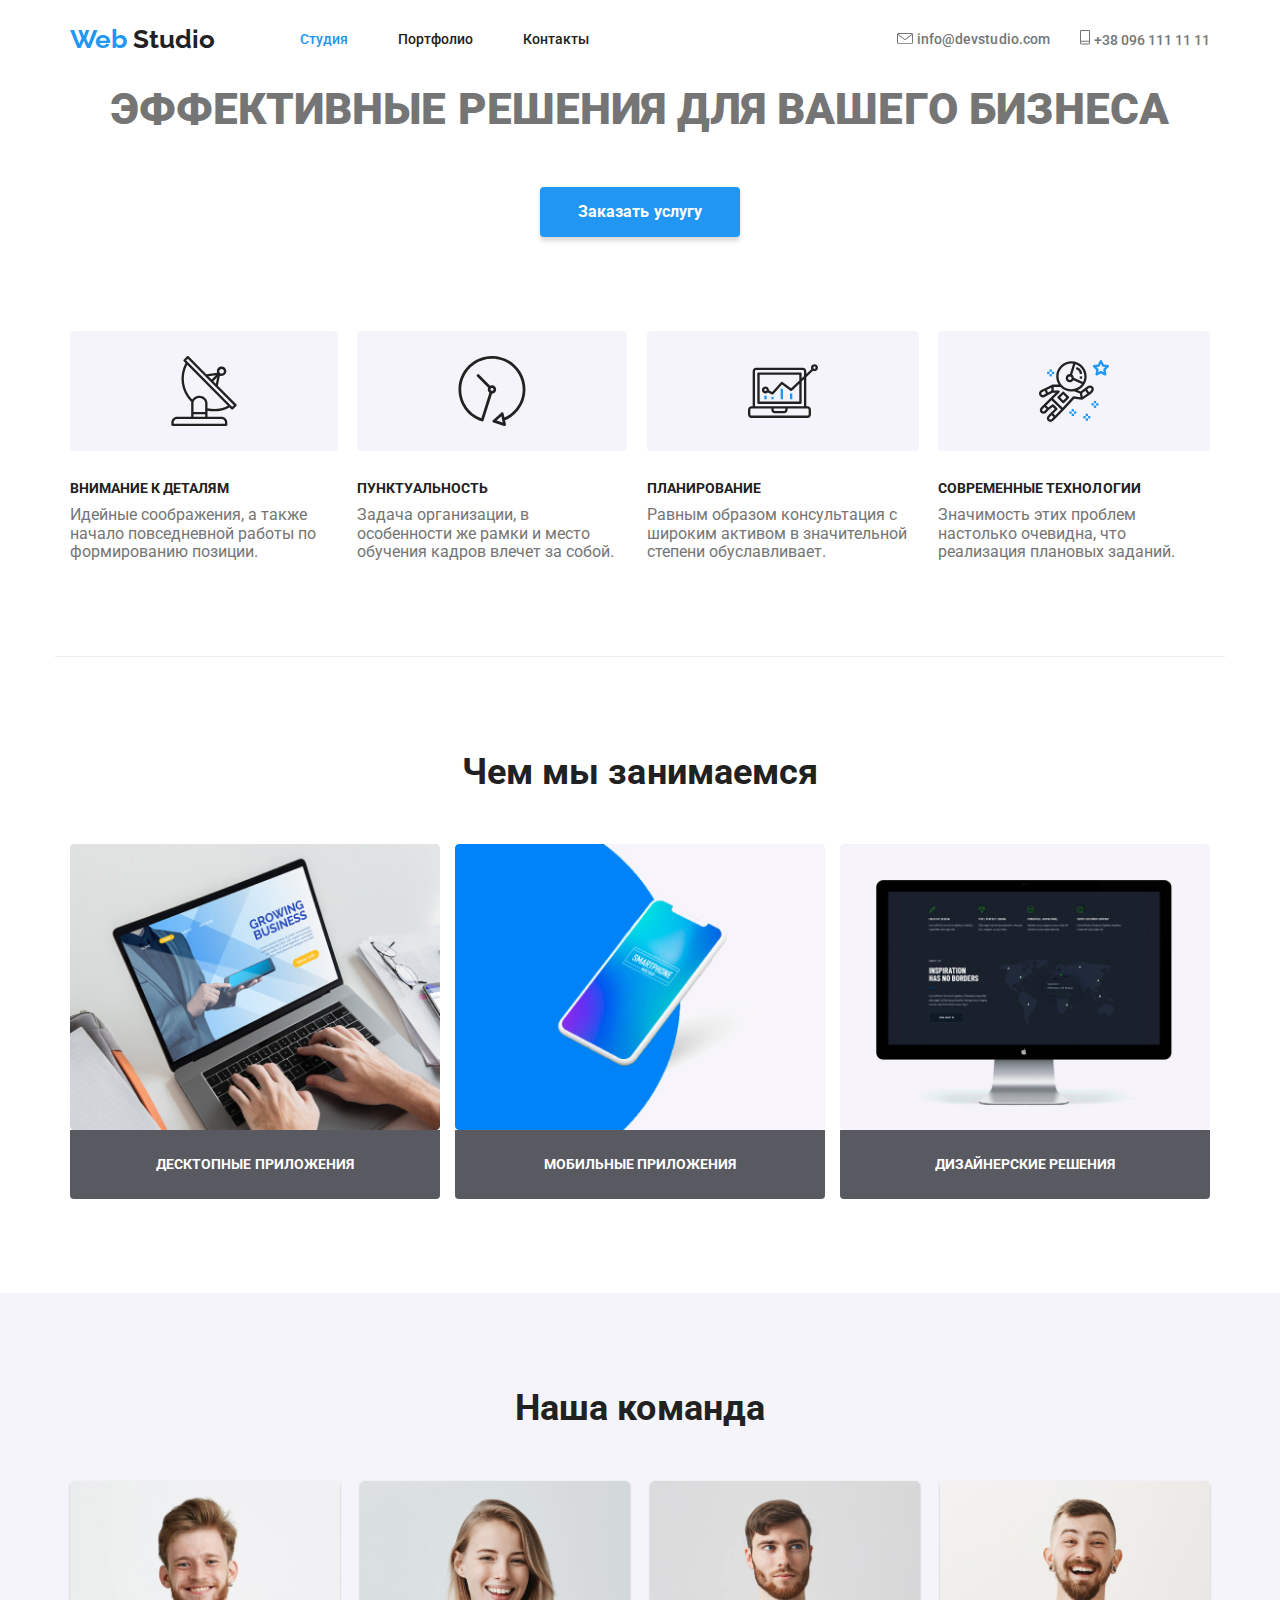
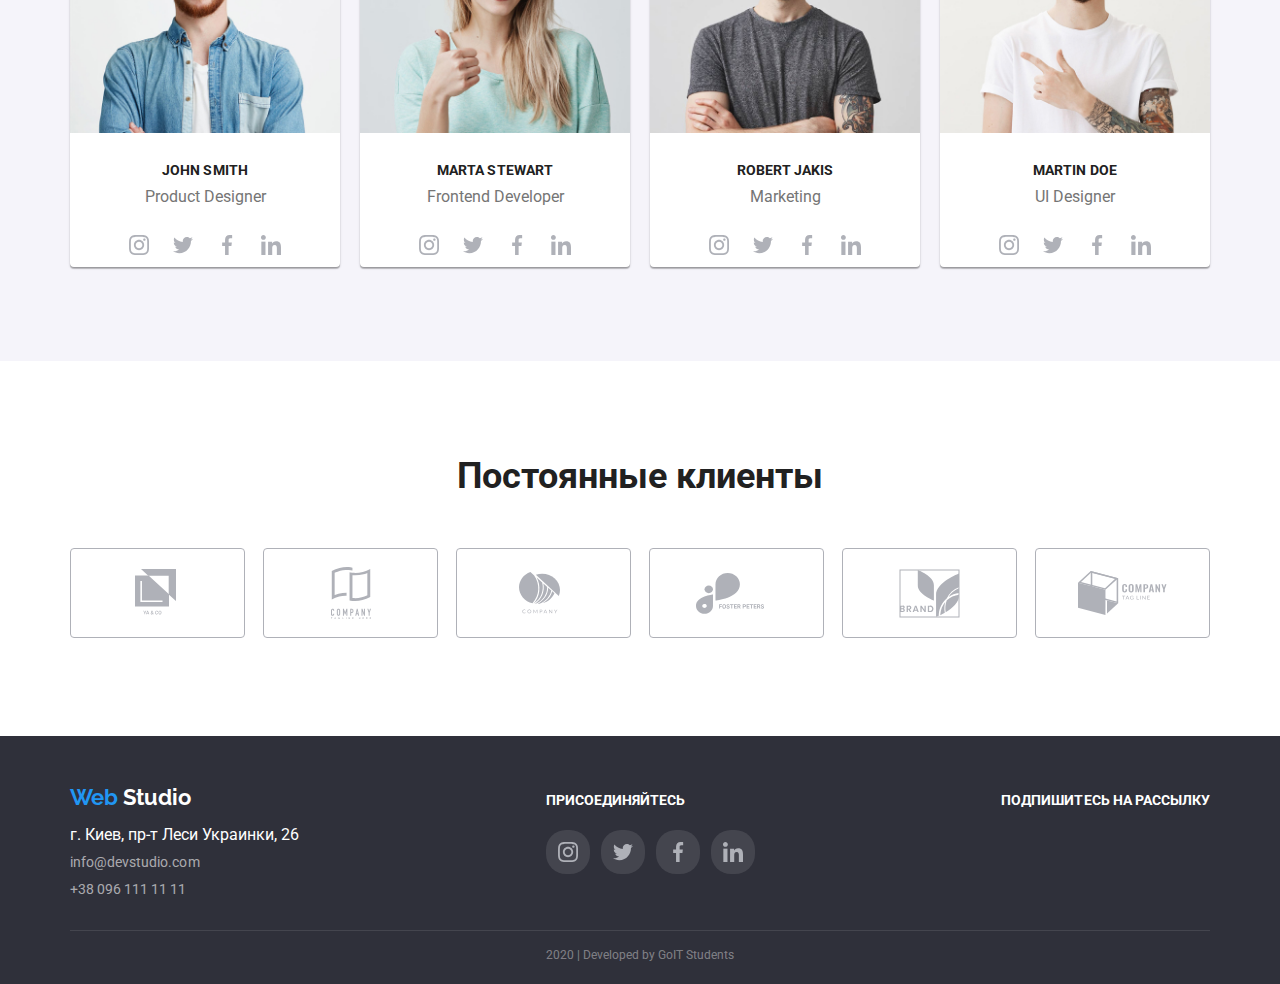
==== commit a3b90359: "Фиксит баги после 1-го разбора" ====
--- a/index.html
+++ b/index.html
@@ -16,8 +16,8 @@
   </head>
   <body>
     <!-- Шапка -->
-    <header>
-      <div class="container header-nav">
+    <header class="header-nav">
+      <div class="container">
         <nav class="main-nav">
           <a href="./index.html" class="logo">
             <span class="accent">Web</span> Studio
@@ -49,384 +49,381 @@
     <!-- Основаня страница -->
     <main>
       <!-- Герой -->
-      <section class="hero container">
-        <h1 class="hero-text">эффективные решения для вашего бизнеса</h1>
-        <input type="button" value="Заказать услугу" class="button" />
+      <section class="hero">
+        <div class="container">
+          <h1 class="hero-text">эффективные решения для вашего бизнеса</h1>
+          <input type="button" value="Заказать услугу" class="button" />
+        </div>
       </section>
       <!-- Наши преимущества -->
-      <section class="features container">
-        <h2 style="display: none;">Наши преимущества</h2>
-        <ul class="elements">
-          <li class="item">
-            <img src="./img/features/antena1.svg" alt="Локатор" class="link" />
-            <h3 class="title-text">Внимание к деталям</h3>
-            <p class="text">
-              Идейные соображения, а также начало повседневной работы по
-              формированию позиции.
-            </p>
-          </li>
-          <li class="item">
-            <img src="./img/features/clock1.svg" alt="Часы" class="link" />
-            <h3 class="title-text">Пунктуальность</h3>
-            <p class="text">
-              Задача организации, в особенности же рамки и место обучения кадров
-              влечет за собой.
-            </p>
-          </li>
-          <li class="item">
-            <img
-              src="./img/features/diagram1.svg"
-              alt="Диаграмма"
-              class="link"
-            />
-            <h3 class="title-text">Планирование</h3>
-            <p class="text">
-              Равным образом консультация с широким активом в значительной
-              степени обуславливает.
-            </p>
-          </li>
-          <li class="item">
-            <img
-              src="./img/features/astonaut1.svg"
-              alt="Астронавт"
-              class="link"
-            />
-            <h3 class="title-text">Современные технологии</h3>
-            <p class="text">
-              Значимость этих проблем настолько очевидна, что реализация
-              плановых заданий.
-            </p>
-          </li>
-        </ul>
+      <section class="features">
+        <div class="container">
+          <h2 style="display: none;">Наши преимущества</h2>
+          <ul class="elements">
+            <li class="item">
+              <img
+                src="./img/features/antena1.svg"
+                alt="Локатор"
+                class="imeg"
+              />
+              <h3 class="title-text">Внимание к деталям</h3>
+              <p class="text">
+                Идейные соображения, а также начало повседневной работы по
+                формированию позиции.
+              </p>
+            </li>
+            <li class="item">
+              <img src="./img/features/clock1.svg" alt="Часы" class="imeg" />
+              <h3 class="title-text">Пунктуальность</h3>
+              <p class="text">
+                Задача организации, в особенности же рамки и место обучения
+                кадров влечет за собой.
+              </p>
+            </li>
+            <li class="item">
+              <img
+                src="./img/features/diagram1.svg"
+                alt="Диаграмма"
+                class="imeg"
+              />
+              <h3 class="title-text">Планирование</h3>
+              <p class="text">
+                Равным образом консультация с широким активом в значительной
+                степени обуславливает.
+              </p>
+            </li>
+            <li class="item">
+              <img
+                src="./img/features/astonaut1.svg"
+                alt="Астронавт"
+                class="imeg"
+              />
+              <h3 class="title-text">Современные технологии</h3>
+              <p class="text">
+                Значимость этих проблем настолько очевидна, что реализация
+                плановых заданий.
+              </p>
+            </li>
+          </ul>
+        </div>
       </section>
       <!-- Чем мы занимаемся -->
-      <section class="activity container">
-        <h2 class="title">Чем мы занимаемся</h2>
-        <ul class="elements">
-          <li>
-            <img
-              src="./img/activity/box1.jpg"
-              alt="Ноутбук"
-              width="380"
-              height="294"
-            />
-            <div class="title-text">
-              <p>Десктопные приложения</p>
-            </div>
-          </li>
-          <li>
-            <img
-              src="./img/activity/box2.jpg"
-              alt="Мобильный телефон"
-              width="380"
-              height="294"
-            />
-            <div class="title-text">
-              <p>Мобильные приложения</p>
-            </div>
-          </li>
-          <li>
-            <img
-              src="./img/activity/box3.jpg"
-              alt="Монитор"
-              width="380"
-              height="294"
-            />
-            <div class="title-text">
-              <p>Дизайнерские решения</p>
-            </div>
-          </li>
-        </ul>
+      <section class="activity">
+        <div class="container">
+          <h2 class="title">Чем мы занимаемся</h2>
+          <ul class="elements">
+            <li>
+              <img src="./img/activity/box1.jpg" alt="Ноутбук" class="imeg" />
+              <p class="title-text">Десктопные приложения</p>
+            </li>
+            <li>
+              <img
+                src="./img/activity/box2.jpg"
+                alt="Мобильный телефон"
+                class="imeg"
+              />
+              <p class="title-text">Мобильные приложения</p>
+            </li>
+            <li>
+              <img src="./img/activity/box3.jpg" alt="Монитор" class="imeg" />
+              <p class="title-text">Дизайнерские решения</p>
+            </li>
+          </ul>
+        </div>
       </section>
       <!-- Наша команда -->
-      <section class="teams container">
-        <h2 class="title">Наша команда</h2>
-        <ul class="elements">
-          <!-- Джон Смит -->
-          <li class="item">
-            <img
-              src="./img/team_card/tc1.jpg"
-              alt="Фото Джон Смит"
-              width="278"
-              height="260"
-            />
-            <h3 lang="en" class="title-text">John Smith</h3>
-            <p lang="en">Product Designer</p>
+      <section class="teams">
+        <div class="container">
+          <h2 class="title">Наша команда</h2>
+          <ul class="elements">
+            <!-- Джон Смит -->
+            <li class="item">
+              <img
+                src="./img/team_card/tc1.jpg"
+                alt="Фото Джон Смит"
+                class="imeg"
+              />
+              <h3 lang="en" class="title-text">John Smith</h3>
+              <p lang="en" class="text">Product Designer</p>
+              <ul class="elements">
+                <li class="link">
+                  <a href=""
+                    ><img
+                      src="./img/social_links/instagram.svg"
+                      alt="instagram Джон Смит"
+                    />
+                  </a>
+                </li>
+                <li class="link">
+                  <a href=""
+                    ><img
+                      src="./img/social_links/twitter.svg"
+                      alt="twitter Джон Смит"
+                    />
+                  </a>
+                </li>
+                <li class="link">
+                  <a href="">
+                    <img
+                      src="./img/social_links/facebook.svg"
+                      alt="facebook Джон Смит"
+                    />
+                  </a>
+                </li>
+                <li class="link">
+                  <a href=""
+                    ><img
+                      src="./img/social_links/linkedin.svg"
+                      alt="linkedin Джон Смит"
+                  /></a>
+                </li>
+              </ul>
+            </li>
+            <!-- Марта Стеварт -->
+            <li class="item">
+              <img
+                src="./img/team_card/tc2.jpg"
+                alt="Фото Марта Стеварт"
+                class="imeg"
+              />
+              <h3 lang="en" class="title-text">Marta Stewart</h3>
+              <p lang="en" class="text">Frontend Developer</p>
+              <ul class="elements">
+                <li class="link">
+                  <a href=""
+                    ><img
+                      src="./img/social_links/instagram.svg"
+                      alt="instagram Марта Стеварт"
+                  /></a>
+                </li>
+                <li class="link">
+                  <a href=""
+                    ><img
+                      src="./img/social_links/twitter.svg"
+                      alt="twitter Марта Стеварт"
+                  /></a>
+                </li>
+                <li class="link">
+                  <a href=""
+                    ><img
+                      src="./img/social_links/facebook.svg"
+                      alt="facebook Марта Стеварт"
+                  /></a>
+                </li>
+                <li class="link">
+                  <a href=""
+                    ><img
+                      src="./img/social_links/linkedin.svg"
+                      alt="linkedin Марта Стеварт"
+                  /></a>
+                </li>
+              </ul>
+            </li>
+            <!-- Роберт Якис -->
+            <li class="item">
+              <img
+                src="./img/team_card/tc3.jpg"
+                alt="Фото Роберт Якис"
+                class="imeg"
+              />
+              <h3 lang="en" class="title-text">Robert Jakis</h3>
+              <p lang="en" class="text">Marketing</p>
+              <ul class="elements">
+                <li class="link">
+                  <a href=""
+                    ><img
+                      src="./img/social_links/instagram.svg"
+                      alt="instagram Роберт Якис"
+                  /></a>
+                </li>
+                <li class="link">
+                  <a href=""
+                    ><img
+                      src="./img/social_links/twitter.svg"
+                      alt="twitter Роберт Якис"
+                  /></a>
+                </li>
+                <li class="link">
+                  <a href=""
+                    ><img
+                      src="./img/social_links/facebook.svg"
+                      alt="facebook Роберт Якис"
+                  /></a>
+                </li>
+                <li class="link">
+                  <a href=""
+                    ><img
+                      src="./img/social_links/linkedin.svg"
+                      alt="linkedin Роберт Якис"
+                  /></a>
+                </li>
+              </ul>
+            </li>
+            <!-- Мартин Дое -->
+            <li class="item">
+              <img
+                src="./img/team_card/tc4.jpg"
+                alt="Фото Мартин Дое"
+                class="imeg"
+              />
+              <h3 lang="en" class="title-text">Martin Doe</h3>
+              <p lang="en" class="text">UI Designer</p>
+              <ul class="elements">
+                <li class="link">
+                  <a href=""
+                    ><img
+                      src="./img/social_links/instagram.svg"
+                      alt="instagram Мартин Дое"
+                  /></a>
+                </li>
+                <li class="link">
+                  <a href=""
+                    ><img
+                      src="./img/social_links/twitter.svg"
+                      alt="twitter Мартин Дое"
+                  /></a>
+                </li>
+                <li class="link">
+                  <a href=""
+                    ><img
+                      src="./img/social_links/facebook.svg"
+                      alt="facebook Мартин Дое"
+                  /></a>
+                </li>
+                <li class="link">
+                  <a href=""
+                    ><img
+                      src="./img/social_links/linkedin.svg"
+                      alt="linkedin Мартин Дое"
+                  /></a>
+                </li>
+              </ul>
+            </li>
+          </ul>
+        </div>
+      </section>
+      <!-- Постоянные клиенты -->
+      <section class="clients">
+        <div class="container">
+          <h2 class="title">Постоянные клиенты</h2>
+          <ul class="elements">
+            <li>
+              <a href=""
+                ><img
+                  src="./img/our_clients/client_1.svg"
+                  alt="Логотип YA & CO"
+                  class="link"
+                />
+              </a>
+            </li>
+            <li>
+              <a href="">
+                <img
+                  src="./img/our_clients/client_2.svg"
+                  alt="Логотип Company Tagline Here"
+                  class="link"
+                />
+              </a>
+            </li>
+            <li>
+              <a href="">
+                <img
+                  src="./img/our_clients/client_3.svg"
+                  alt="Логотип Company"
+                  class="link"
+                />
+              </a>
+            </li>
+            <li>
+              <a href="">
+                <img
+                  src="./img/our_clients/client_4.svg"
+                  alt="Логотип Foster Peters"
+                  class="link"
+                />
+              </a>
+            </li>
+            <li>
+              <a href="">
+                <img
+                  src="./img/our_clients/client_5.svg"
+                  alt="Логотип Brand"
+                  class="link"
+                />
+              </a>
+            </li>
+            <li>
+              <a href="">
+                <img
+                  src="./img/our_clients/client_6.svg"
+                  alt="Логотип Company Tag Line"
+                  class="link"
+                />
+              </a>
+            </li>
+          </ul>
+        </div>
+      </section>
+    </main>
+    <!-- Подвал -->
+    <footer class="footer">
+      <div class="container">
+        <!-- Адрес -->
+        <div class="elements">
+          <div class="footer-address">
+            <a href="./index.html" class="logo">
+              <span class="accent">Web</span> Studio
+            </a>
+            <address class="address">
+              <ul>
+                <li class="address-text">г. Киев, пр-т Леси Украинки, 26</li>
+                <li>
+                  <a href="mailto:info@devstudio.com" class="link">
+                    info@devstudio.com
+                  </a>
+                </li>
+                <li>
+                  <a href="tel:+380961111111" class="link">
+                    +38 096 111 11 11
+                  </a>
+                </li>
+              </ul>
+            </address>
+          </div>
+          <!-- Ссылки на соц сети -->
+          <div class="social">
+            <b class="text-title">присоединяйтесь</b>
             <ul class="elements">
               <li class="link">
-                <a href=""
-                  ><img
-                    src="./img/social_links/instagram.svg"
-                    alt="instagram Джон Смит"
-                  />
-                </a>
-              </li>
-              <li class="link">
-                <a href=""
-                  ><img
-                    src="./img/social_links/twitter.svg"
-                    alt="twitter Джон Смит"
-                  />
+                <a href="">
+                  <img src="./img/social_links/instagram.svg" alt="instagram" />
                 </a>
               </li>
               <li class="link">
                 <a href="">
-                  <img
-                    src="./img/social_links/facebook.svg"
-                    alt="facebook Джон Смит"
-                  />
+                  <img src="./img/social_links/twitter.svg" alt="twitter" />
                 </a>
               </li>
               <li class="link">
-                <a href=""
-                  ><img
-                    src="./img/social_links/linkedin.svg"
-                    alt="linkedin Джон Смит"
-                /></a>
+                <a href="">
+                  <img src="./img/social_links/facebook.svg" alt="facebook" />
+                </a>
+              </li>
+              <li class="link">
+                <a href="">
+                  <img src="./img/social_links/linkedin.svg" alt="linkedin" />
+                </a>
               </li>
             </ul>
-          </li>
-          <!-- Марта Стеварт -->
-          <li class="item">
-            <img
-              src="./img/team_card/tc2.jpg"
-              alt="Фото Марта Стеварт"
-              width="278"
-              height="260"
-            />
-            <h3 lang="en" class="title-text">Marta Stewart</h3>
-            <p lang="en">Frontend Developer</p>
-            <ul class="elements">
-              <li class="link">
-                <a href=""
-                  ><img
-                    src="./img/social_links/instagram.svg"
-                    alt="instagram Марта Стеварт"
-                /></a>
-              </li>
-              <li class="link">
-                <a href=""
-                  ><img
-                    src="./img/social_links/twitter.svg"
-                    alt="twitter Марта Стеварт"
-                /></a>
-              </li>
-              <li class="link">
-                <a href=""
-                  ><img
-                    src="./img/social_links/facebook.svg"
-                    alt="facebook Марта Стеварт"
-                /></a>
-              </li>
-              <li class="link">
-                <a href=""
-                  ><img
-                    src="./img/social_links/linkedin.svg"
-                    alt="linkedin Марта Стеварт"
-                /></a>
-              </li>
-            </ul>
-          </li>
-          <!-- Роберт Якис -->
-          <li class="item">
-            <img
-              src="./img/team_card/tc3.jpg"
-              alt="Фото Роберт Якис"
-              width="278"
-              height="260"
-            />
-            <h3 lang="en" class="title-text">Robert Jakis</h3>
-            <p lang="en">Marketing</p>
-            <ul class="elements">
-              <li class="link">
-                <a href=""
-                  ><img
-                    src="./img/social_links/instagram.svg"
-                    alt="instagram Роберт Якис"
-                /></a>
-              </li>
-              <li class="link">
-                <a href=""
-                  ><img
-                    src="./img/social_links/twitter.svg"
-                    alt="twitter Роберт Якис"
-                /></a>
-              </li>
-              <li class="link">
-                <a href=""
-                  ><img
-                    src="./img/social_links/facebook.svg"
-                    alt="facebook Роберт Якис"
-                /></a>
-              </li>
-              <li class="link">
-                <a href=""
-                  ><img
-                    src="./img/social_links/linkedin.svg"
-                    alt="linkedin Роберт Якис"
-                /></a>
-              </li>
-            </ul>
-          </li>
-          <!-- Мартин Дое -->
-          <li class="item">
-            <img
-              src="./img/team_card/tc4.jpg"
-              alt="Фото Мартин Дое"
-              width="278"
-              height="260"
-            />
-            <h3 lang="en" class="title-text">Martin Doe</h3>
-            <p lang="en">UI Designer</p>
-            <ul class="elements">
-              <li class="link">
-                <a href=""
-                  ><img
-                    src="./img/social_links/instagram.svg"
-                    alt="instagram Мартин Дое"
-                /></a>
-              </li>
-              <li class="link">
-                <a href=""
-                  ><img
-                    src="./img/social_links/twitter.svg"
-                    alt="twitter Мартин Дое"
-                /></a>
-              </li>
-              <li class="link">
-                <a href=""
-                  ><img
-                    src="./img/social_links/facebook.svg"
-                    alt="facebook Мартин Дое"
-                /></a>
-              </li>
-              <li class="link">
-                <a href=""
-                  ><img
-                    src="./img/social_links/linkedin.svg"
-                    alt="linkedin Мартин Дое"
-                /></a>
-              </li>
-            </ul>
-          </li>
-        </ul>
-      </section>
-      <!-- Постоянные клиенты -->
-      <section class="clients container">
-        <h2 class="title">Постоянные клиенты</h2>
-        <ul class="elements">
-          <li>
-            <a href=""
-              ><img
-                src="./img/our_clients/client_1.svg"
-                alt="Логотип YA & CO"
-                class="link"
-              />
-            </a>
-          </li>
-          <li>
-            <a href="">
-              <img
-                src="./img/our_clients/client_2.svg"
-                alt="Логотип Company Tagline Here"
-                class="link"
-              />
-            </a>
-          </li>
-          <li>
-            <a href="">
-              <img
-                src="./img/our_clients/client_3.svg"
-                alt="Логотип Company"
-                class="link"
-              />
-            </a>
-          </li>
-          <li>
-            <a href="">
-              <img
-                src="./img/our_clients/client_4.svg"
-                alt="Логотип Foster Peters"
-                class="link"
-              />
-            </a>
-          </li>
-          <li>
-            <a href="">
-              <img
-                src="./img/our_clients/client_5.svg"
-                alt="Логотип Brand"
-                class="link"
-              />
-            </a>
-          </li>
-          <li>
-            <a href="">
-              <img
-                src="./img/our_clients/client_6.svg"
-                alt="Логотип Company Tag Line"
-                class="link"
-              />
-            </a>
-          </li>
-        </ul>
-      </section>
-    </main>
-    <!-- Подвал -->
-    <footer class="footer container">
-      <!-- Адрес -->
-      <div class="elements">
-        <div>
-          <a href="./index.html" class="logo">
-            <span class="accent">Web</span> Studio
-          </a>
-          <address class="address">
-            <ul>
-              <li class="address-text">г. Киев, пр-т Леси Украинки, 26</li>
-              <li>
-                <a href="mailto:info@devstudio.com" class="link"
-                  >info@devstudio.com</a
-                >
-              </li>
-              <li>
-                <a href="tel:+380961111111" class="link">+38 096 111 11 11</a>
-              </li>
-            </ul>
-          </address>
-        </div>
-        <!-- Ссылки на соц сети -->
-        <div class="social">
-          <p class="footer-title">присоединяйтесь</p>
-          <ul class="elements">
-            <li class="link">
-              <a href="">
-                <img src="./img/social_links/instagram.svg" alt="instagram" />
-              </a>
-            </li>
-            <li class="link">
-              <a href="">
-                <img src="./img/social_links/twitter.svg" alt="twitter" />
-              </a>
-            </li>
-            <li class="link">
-              <a href="">
-                <img src="./img/social_links/facebook.svg" alt="facebook" />
-              </a>
-            </li>
-            <li class="link">
-              <a href="">
-                <img src="./img/social_links/linkedin.svg" alt="linkedin" />
-              </a>
-            </li>
-          </ul>
-        </div>
-        <!-- Форма на рассылку -->
-        <div>
-          <p class="footer-title">Подпишитесь на рассылку</p>
-        </div>
-      </div>
-      <div class="copyright">
-        <p>2020 | Developed by GoIT Students</p>
+          </div>
+          <!-- Форма на рассылку -->
+          <div>
+            <b class="text-title">Подпишитесь на рассылку</b>
+          </div>
+        </div>
+        <div class="copyright">
+          <p>2020 | Developed by GoIT Students</p>
+        </div>
       </div>
     </footer>
   </body>
--- a/css/styles.css
+++ b/css/styles.css
@@ -9,10 +9,12 @@
   --title-text-color: #212121;
   --accent-text-color: #2196f3;
   --primary-white-color: #ffffff;
+  --primary-background-color: #e5e5e5;
+  --secondary-background-color: #f5f4fa;
 }
 
 body {
-  background-color: #ffffff;
+  /* background-color: var(--primary-background-color); */
   color: var(--primary-text-color);
   font-family: Roboto, sans-serif;
   font-style: normal;
@@ -20,24 +22,29 @@
 
 /* Сброс */
 .site-nav,
-.features ul,
-.activity ul,
-.teams ul,
-.clients ul,
+.features .elements,
+.activity .elements,
+.teams .elements,
+.clients .elements,
 .footer ul {
   list-style-type: none;
 }
 
 .site-nav,
 .hero-text,
-.features > ul,
+.features .elements,
+.features .title-text,
 .features .text,
-.activity > ul,
-.teams ul,
-.clients > ul,
+.activity .elements,
+.activity .title-text,
+.teams .elements,
+.teams .title-text,
+.teams .text,
+.clients .elements,
 .address > ul,
 .social > ul,
-.footer-title,
+.footer .logo,
+.footer .test-title,
 .copyright p {
   margin: 0px;
   padding: 0px;
@@ -50,8 +57,8 @@
 .site-nav .contact:focus {
   color: var(--accent-text-color);
 }
-.features .link:hover,
-.features .link:focus,
+.features .imeg:hover,
+.features .imeg:focus,
 .teams .link:hover,
 .teams .link:focus,
 .clients .link:hover,
@@ -65,14 +72,25 @@
   color: var(--accent-text-color);
 }
 
+/* Параметры контейнера */
+
 .container {
-  margin: 0 auto 94px auto;
-  width: 1600px;
-  padding: 0 200px;
+  margin: auto;
+  width: 1170px;
+  padding: 0 15px;
   /* outline: 2px solid tomato; */
 }
 
-/* Главная страница */
+.features .container,
+.activity .container,
+.teams .container,
+.clients .container {
+  padding-top: 94px;
+  padding-bottom: 94px;
+}
+
+/* Логотип */
+
 .logo {
   display: block;
   color: var(--title-text-color);
@@ -81,17 +99,22 @@
   font-style: normal;
   font-weight: bold;
   font-size: 26px;
-  line-height: 31px;
-  letter-spacing: 0.03px;
-}
+  line-height: 1.2;
+  letter-spacing: 0.03px;
+}
+
 .logo .accent {
   color: var(--accent-text-color);
 }
 
 /* Навигация сайта*/
 
+.header-nav {
+  background-color: var(--primary-white-color);
+}
+
 .main-nav,
-.header-nav {
+.header-nav .container {
   display: flex;
   align-items: center;
   justify-content: space-between;
@@ -99,7 +122,7 @@
 
 .logo {
   display: block;
-  margin-right: 86px;
+  margin-right: 85px;
 }
 
 .site-nav {
@@ -119,7 +142,7 @@
   font-style: normal;
   font-weight: 500;
   font-size: 14px;
-  line-height: 16px;
+  line-height: 1.1;
   letter-spacing: 0.02px;
 
   text-decoration: none;
@@ -127,10 +150,6 @@
 
 .site-nav .item-contact:not(:last-child) {
   margin-right: 30px;
-}
-
-.item-conact {
-  display: block;
 }
 
 .site-nav .contact {
@@ -140,10 +159,43 @@
   font-style: normal;
   font-weight: 500;
   font-size: 14px;
-  line-height: 16px;
+  line-height: 1.1;
   letter-spacing: 0.02px;
 }
+
+/* Контент */
+
+.title {
+  margin-top: 0;
+  margin-bottom: 50px;
+  text-align: center;
+
+  color: var(--title-text-color);
+  font-weight: bold;
+  font-size: 36px;
+  line-height: 1.2;
+  letter-spacing: 0.03px;
+}
+.title-text {
+  color: var(--title-text-color);
+  font-weight: bold;
+  font-size: 14px;
+  line-height: 1.1;
+  letter-spacing: 0.03px;
+
+  text-transform: uppercase;
+}
+
+.teams .link,
+.social .link {
+  width: 44px;
+  height: 44px;
+  padding: 12px;
+  border-radius: 20px;
+}
+
 /* Герой */
+
 .hero {
   text-align: center;
 }
@@ -153,7 +205,7 @@
   text-transform: uppercase;
   font-weight: 900;
   font-size: 44px;
-  line-height: 60px;
+  line-height: 1.4;
   text-align: center;
   letter-spacing: 0.06px;
   text-transform: uppercase;
@@ -170,157 +222,184 @@
   font-style: normal;
   font-weight: bold;
   font-size: 16px;
-  line-height: 30px;
+  line-height: 1.9;
   letter-spacing: 0.06px;
 }
 
-/* Контент */
-
-.title {
-  margin-top: 0;
-  margin-bottom: 50px;
-  text-align: center;
-
-  color: var(--title-text-color);
-  font-weight: bold;
-  font-size: 36px;
-  line-height: 42px;
-  letter-spacing: 0.03px;
-}
-.title-text {
-  color: var(--title-text-color);
+/* Наши преимущества */
+
+.features .container {
+  border-bottom: 1px solid #ececec;
+}
+
+.features .elements {
+  display: flex;
+  justify-content: space-between;
+}
+
+.features .item {
+  flex-basis: 78px;
+}
+
+.features .imeg {
+  display: block;
+  margin-bottom: 30px;
+  padding: 25px 101px;
+
+  background-color: var(--secondary-background-color);
+
+  border-radius: 4px;
+}
+
+.features .title-text {
+  margin-bottom: 10px;
+}
+
+/* Чем мы занимаемся */
+
+.activity .elements {
+  display: flex;
+  justify-content: space-between;
+}
+
+.activity .imeg {
+  display: block;
+  width: 370px;
+  border-radius: 4px;
+}
+
+.activity .title-text {
+  padding: 27px;
+
+  color: var(--primary-white-color);
+  background-color: rgba(47, 48, 58, 0.8);
+  border-radius: 0px 0px 4px 4px;
+  text-align: center;
+}
+
+/* Наша команда */
+
+.teams {
+  background-color: var(--secondary-background-color);
+}
+
+.teams .elements {
+  display: flex;
+  justify-content: space-between;
+}
+
+.teams .item {
+  width: 270px;
+  text-align: center;
+  background-color: var(--primary-white-color);
+  box-shadow: 0px 2px 1px rgba(0, 0, 0, 0.2), 0px 1px 1px rgba(0, 0, 0, 0.14),
+    0px 1px 3px rgba(0, 0, 0, 0.12);
+  border-radius: 4px;
+}
+
+.teams .imeg {
+  display: block;
+  width: 270px;
+  border-radius: 4px 4px 0px 0px;
+  margin-bottom: 30px;
+}
+
+.teams .title-text {
+  margin-bottom: 10px;
+}
+
+.teams .text {
+  margin-bottom: 16px;
+}
+
+.teams .elements .elements {
+  justify-content: center;
+}
+
+/* Постоянные клиенты */
+
+.clients .elements {
+  display: flex;
+  justify-content: space-between;
+}
+
+/* Подвал */
+
+.footer {
+  font-weight: normal;
+  color: #ffffff;
+  background-color: #2f303a;
+}
+
+.footer .container {
+  padding-top: 48px;
+}
+
+.footer .elements {
+  display: flex;
+  justify-content: space-between;
+  align-items: baseline;
+}
+
+.footer .footer-address {
+  margin-bottom: 28px;
+}
+
+.footer .logo {
+  display: block;
+  font-size: 22px;
+  line-height: 1.2;
+  color: #ffffff;
+  margin-bottom: 10px;
+}
+
+.footer .address {
+  line-height: 1.7;
+  color: rgb(255, 255, 255, 0, 6);
+}
+
+.address-text {
+  font-style: normal;
+  color: var(--primary-white-color);
+}
+
+.address .link {
+  font-family: Roboto, sans-serif;
+  font-style: normal;
+  font-weight: normal;
+  font-size: 14px;
+  letter-spacing: 0.03px;
+  color: rgba(255, 255, 255, 0.6);
+
+  text-decoration: none;
+}
+
+.footer .text-title {
+  display: block;
+  margin-bottom: 21px;
+
   font-weight: bold;
   font-size: 14px;
-  line-height: 16px;
-  letter-spacing: 0.03px;
-
+  letter-spacing: 0.03px;
   text-transform: uppercase;
 }
-/* Наши преимущества */
-
-.elements {
-  display: flex;
-  justify-content: space-between;
-}
-
-.features .item {
-  flex-basis: 78px;
-}
-
-.features .link {
-  padding: 25px 104px;
-
-  background-color: #f5f4fa;
-
-  border-radius: 4px;
-}
-
-.features .title-text {
-  margin: 30px 0 10px;
-}
-
-.features .text {
-}
-
-/* Чем мы занимаемся */
-
-.elements {
-  display: flex;
-  justify-content: space-between;
-}
-
-.activity .title-text {
-  padding: 27px;
-
-  color: var(--primary-white-color);
-  background-color: var(--primary-text-color);
-  text-align: center;
-}
-
-/* Наша команда */
-
-.teams {
-  padding-top: 94px;
-  padding-bottom: 94px;
-
-  background-color: #f5f4fa;
-}
-
-.teams .item {
-  width: 278px;
-  text-align: center;
-}
-
-.teams .title-text {
-  margin-top: 30px;
-  margin-bottom: 10px;
-}
-
-.teams .elements .elements {
-  justify-content: center;
-}
-
-.teams .link,
+
 .social .link {
-  width: 44px;
-  height: 44px;
-  padding: 12px;
-  border-radius: 20px;
-}
-
-/* Постоянные клиенты */
-
-/* Подвал */
-
-.footer {
-  padding-top: 48px;
-  color: #ffffff;
-  background-color: #2f303a;
-  font-weight: normal;
-}
-.footer .logo {
-  font-size: 22px;
-  line-height: 26px;
-  color: #ffffff;
-}
-.address {
-  margin-top: 10px;
-  line-height: 1.7;
-  color: rgb(255, 255, 255, 0, 6);
-}
-.address-text {
-  color: var(--primary-white-color);
-  font-style: normal;
-}
-.address .link {
-  text-decoration: none;
-  font-family: Roboto, sans-serif;
-  font-style: normal;
-  font-weight: normal;
-  font-size: 14px;
-  line-height: 24px;
-  letter-spacing: 0.03px;
-  color: rgba(255, 255, 255, 0.6);
-}
-.footer-title {
-  margin-bottom: 21px;
-
-  font-weight: bold;
-  font-size: 14px;
-  line-height: 16px;
-  letter-spacing: 0.03px;
-  text-transform: uppercase;
+  background: rgba(255, 255, 255, 0.1);
+}
+
+.social .link:not(:last-child) {
+  margin-right: 11px;
 }
 
 .copyright {
-  margin-top: 28px;
   padding-top: 18px;
   padding-bottom: 21px;
 
   text-align: center;
   font-weight: normal;
   font-size: 12px;
-  letter-spacing: 0.03em;
+  letter-spacing: 0.03px;
   color: rgba(255, 255, 255, 0.4);
 
   border-top: 1px solid rgba(255, 255, 255, 0.1);
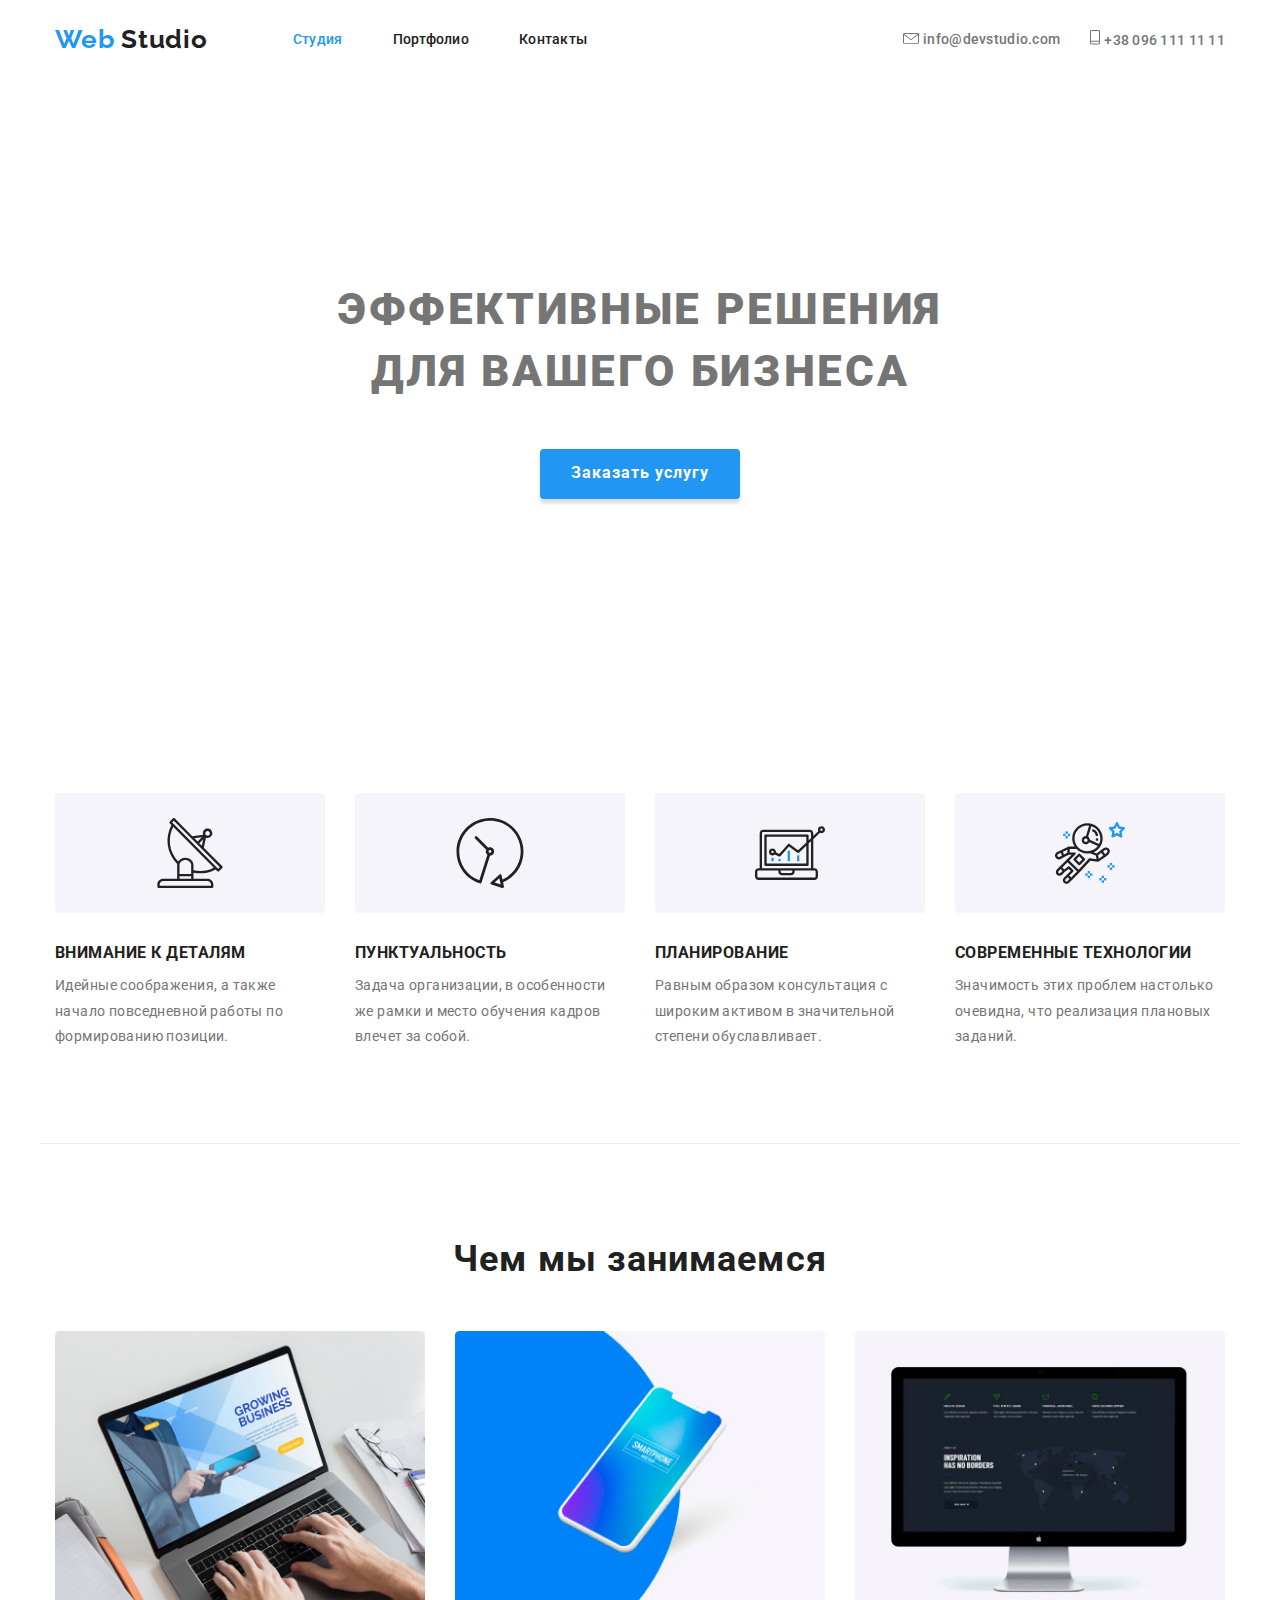
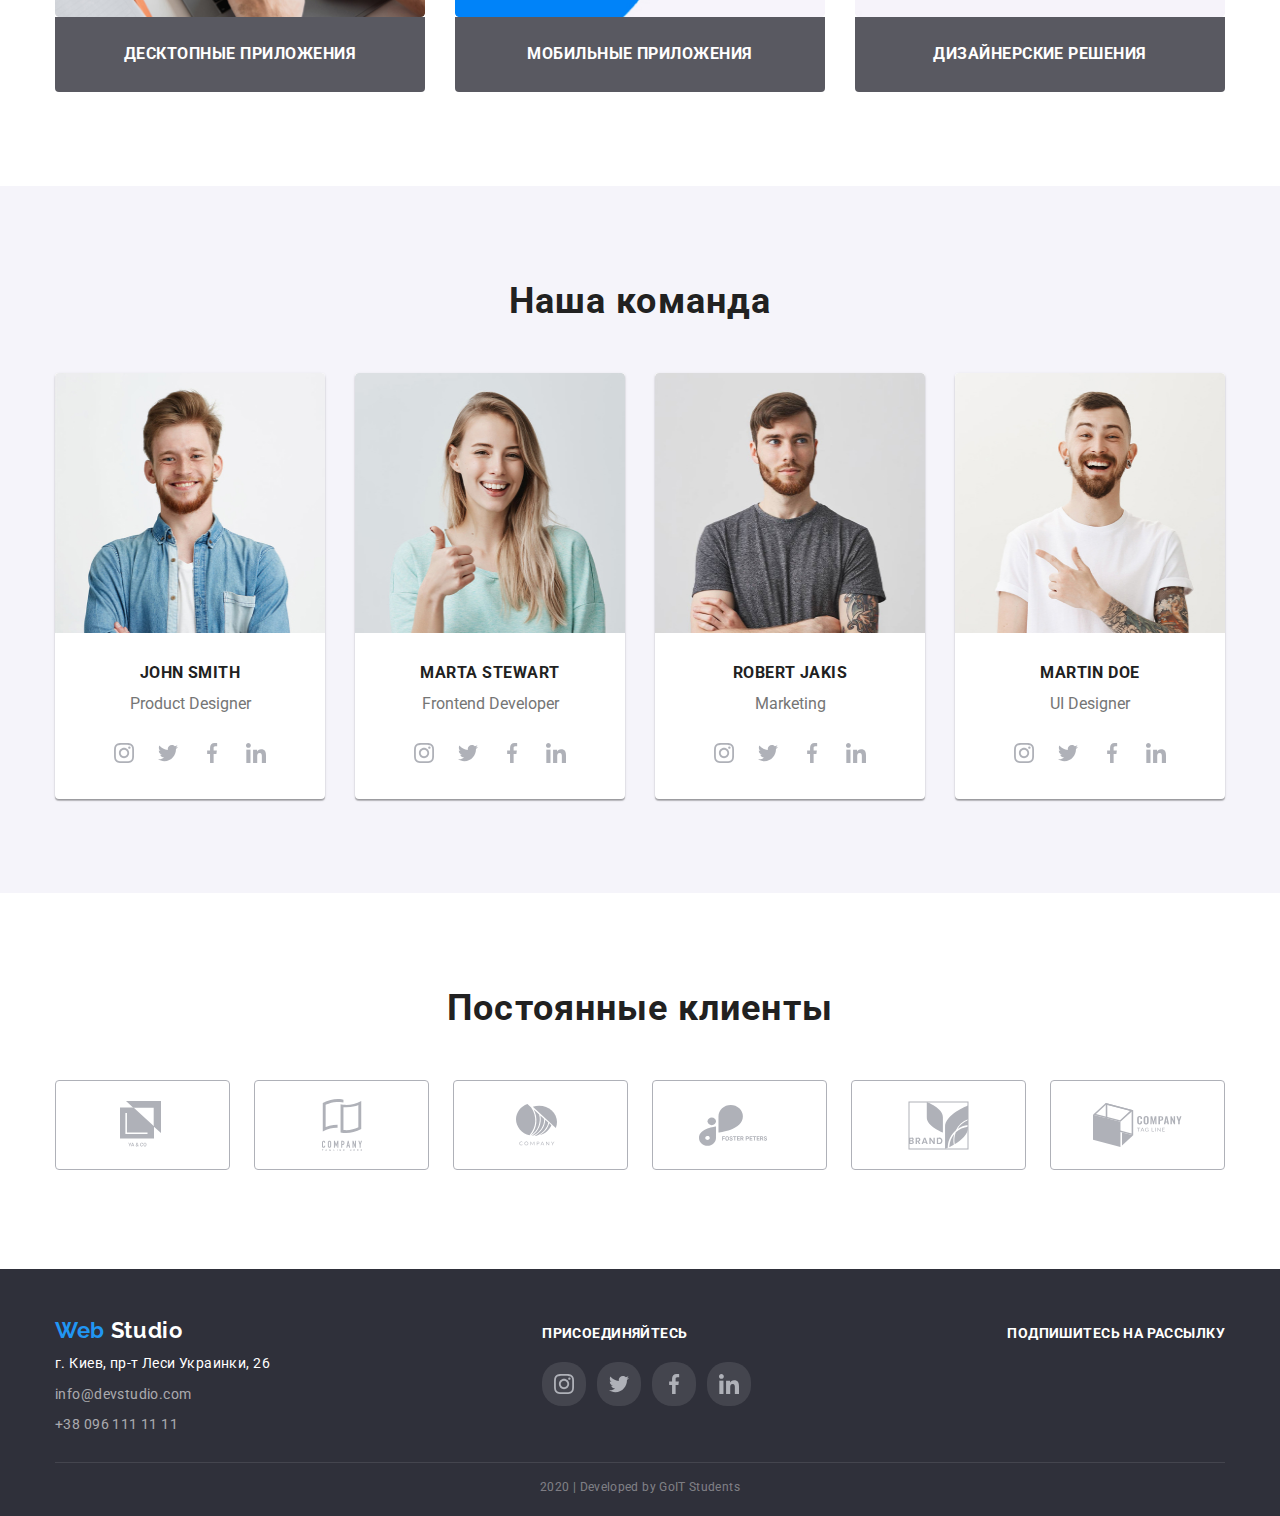
==== commit 06fb8303: "Фиксит размеры блоков" ====
--- a/index.html
+++ b/index.html
@@ -58,7 +58,7 @@
       <!-- Наши преимущества -->
       <section class="features">
         <div class="container">
-          <h2 style="display: none;">Наши преимущества</h2>
+          <h2 class="visually-hidden">Наши преимущества</h2>
           <ul class="elements">
             <li class="item">
               <img
@@ -375,8 +375,8 @@
               <span class="accent">Web</span> Studio
             </a>
             <address class="address">
+              <b class="address-text">г. Киев, пр-т Леси Украинки, 26</b>
               <ul>
-                <li class="address-text">г. Киев, пр-т Леси Украинки, 26</li>
                 <li>
                   <a href="mailto:info@devstudio.com" class="link">
                     info@devstudio.com
--- a/css/styles.css
+++ b/css/styles.css
@@ -9,15 +9,26 @@
   --title-text-color: #212121;
   --accent-text-color: #2196f3;
   --primary-white-color: #ffffff;
-  --primary-background-color: #e5e5e5;
+  --primary-background-color: #ffffff;
   --secondary-background-color: #f5f4fa;
 }
 
 body {
-  /* background-color: var(--primary-background-color); */
+  background-color: var(--primary-background-color);
   color: var(--primary-text-color);
   font-family: Roboto, sans-serif;
   font-style: normal;
+}
+
+.visually-hidden {
+  position: absolute;
+  width: 1px;
+  height: 1px;
+  margin: -1px;
+  border: 0;
+  padding: 0;
+  clip: rect(0 0 0 0);
+  overflow: hidden;
 }
 
 /* Сброс */
@@ -76,7 +87,7 @@
 
 .container {
   margin: auto;
-  width: 1170px;
+  width: 1200px;
   padding: 0 15px;
   /* outline: 2px solid tomato; */
 }
@@ -100,7 +111,7 @@
   font-weight: bold;
   font-size: 26px;
   line-height: 1.2;
-  letter-spacing: 0.03px;
+  letter-spacing: 0.03em;
 }
 
 .logo .accent {
@@ -143,7 +154,7 @@
   font-weight: 500;
   font-size: 14px;
   line-height: 1.1;
-  letter-spacing: 0.02px;
+  letter-spacing: 0.02em;
 
   text-decoration: none;
 }
@@ -160,7 +171,7 @@
   font-weight: 500;
   font-size: 14px;
   line-height: 1.1;
-  letter-spacing: 0.02px;
+  letter-spacing: 0.02em;
 }
 
 /* Контент */
@@ -174,14 +185,14 @@
   font-weight: bold;
   font-size: 36px;
   line-height: 1.2;
-  letter-spacing: 0.03px;
+  letter-spacing: 0.03em;
 }
 .title-text {
   color: var(--title-text-color);
   font-weight: bold;
-  font-size: 14px;
-  line-height: 1.1;
-  letter-spacing: 0.03px;
+  font-size: 16px;
+  line-height: 1.3;
+  letter-spacing: 0.03em;
 
   text-transform: uppercase;
 }
@@ -196,34 +207,42 @@
 
 /* Герой */
 
-.hero {
-  text-align: center;
-}
+.hero .container {
+  padding-top: 200px;
+  padding-bottom: 200px;
+  text-align: center;
+}
+
 .hero-text {
   /* color: var(--primary-white-color); */
-  margin-bottom: 46px;
+  margin: 0 auto 46px auto;
+  width: 646px;
+
   text-transform: uppercase;
   font-weight: 900;
   font-size: 44px;
   line-height: 1.4;
   text-align: center;
-  letter-spacing: 0.06px;
+  letter-spacing: 0.06em;
   text-transform: uppercase;
 }
 .button {
   color: var(--primary-white-color);
+  min-width: 200px;
+  min-height: 50px;
+  padding: 0;
+
+  font-family: Roboto, sans-serif;
+  font-style: normal;
+  font-weight: bold;
+  font-size: 16px;
+  line-height: 1.9;
+  letter-spacing: 0.06em;
+
   background-color: var(--accent-text-color);
   border: none;
   border-radius: 4px;
   box-shadow: 0px 4px 4px rgba(0, 0, 0, 0.15);
-  min-width: 200px;
-  min-height: 50px;
-  font-family: Roboto, sans-serif;
-  font-style: normal;
-  font-weight: bold;
-  font-size: 16px;
-  line-height: 1.9;
-  letter-spacing: 0.06px;
 }
 
 /* Наши преимущества */
@@ -238,13 +257,13 @@
 }
 
 .features .item {
-  flex-basis: 78px;
+  width: 270px;
 }
 
 .features .imeg {
   display: block;
   margin-bottom: 30px;
-  padding: 25px 101px;
+  padding: 25px 100px;
 
   background-color: var(--secondary-background-color);
 
@@ -253,6 +272,12 @@
 
 .features .title-text {
   margin-bottom: 10px;
+}
+
+.features .text {
+  font-size: 14px;
+  line-height: 1.8;
+  letter-spacing: 0.03em;
 }
 
 /* Чем мы занимаемся */
@@ -300,6 +325,7 @@
 .teams .imeg {
   display: block;
   width: 270px;
+  height: 260px;
   border-radius: 4px 4px 0px 0px;
   margin-bottom: 30px;
 }
@@ -310,10 +336,12 @@
 
 .teams .text {
   margin-bottom: 16px;
+  line-height: 1.3;
 }
 
 .teams .elements .elements {
   justify-content: center;
+  margin-bottom: 24px;
 }
 
 /* Постоянные клиенты */
@@ -322,6 +350,11 @@
   display: flex;
   justify-content: space-between;
 }
+
+/* .clients a {
+  display: block;
+  height: 90px;
+} */
 
 /* Подвал */
 
@@ -354,33 +387,44 @@
 }
 
 .footer .address {
-  line-height: 1.7;
+  width: 231px;
+  line-height: 1.32;
   color: rgb(255, 255, 255, 0, 6);
 }
 
-.address-text {
-  font-style: normal;
+.footer .address-text {
+  display: block;
+  font-style: normal;
+  font-weight: normal;
+  font-size: 14px;
+  line-height: 1.5;
+  letter-spacing: 0.03em;
   color: var(--primary-white-color);
 }
 
-.address .link {
+.footer .address .link {
   font-family: Roboto, sans-serif;
   font-style: normal;
   font-weight: normal;
   font-size: 14px;
-  letter-spacing: 0.03px;
+  letter-spacing: 0.03em;
   color: rgba(255, 255, 255, 0.6);
 
   text-decoration: none;
 }
 
+.footer .address-text,
+.address li:not(:last-child) {
+  margin-bottom: 9px;
+}
+
 .footer .text-title {
   display: block;
   margin-bottom: 21px;
 
   font-weight: bold;
   font-size: 14px;
-  letter-spacing: 0.03px;
+  letter-spacing: 0.03em;
   text-transform: uppercase;
 }
 
@@ -399,7 +443,7 @@
   text-align: center;
   font-weight: normal;
   font-size: 12px;
-  letter-spacing: 0.03px;
+  letter-spacing: 0.03em;
   color: rgba(255, 255, 255, 0.4);
 
   border-top: 1px solid rgba(255, 255, 255, 0.1);
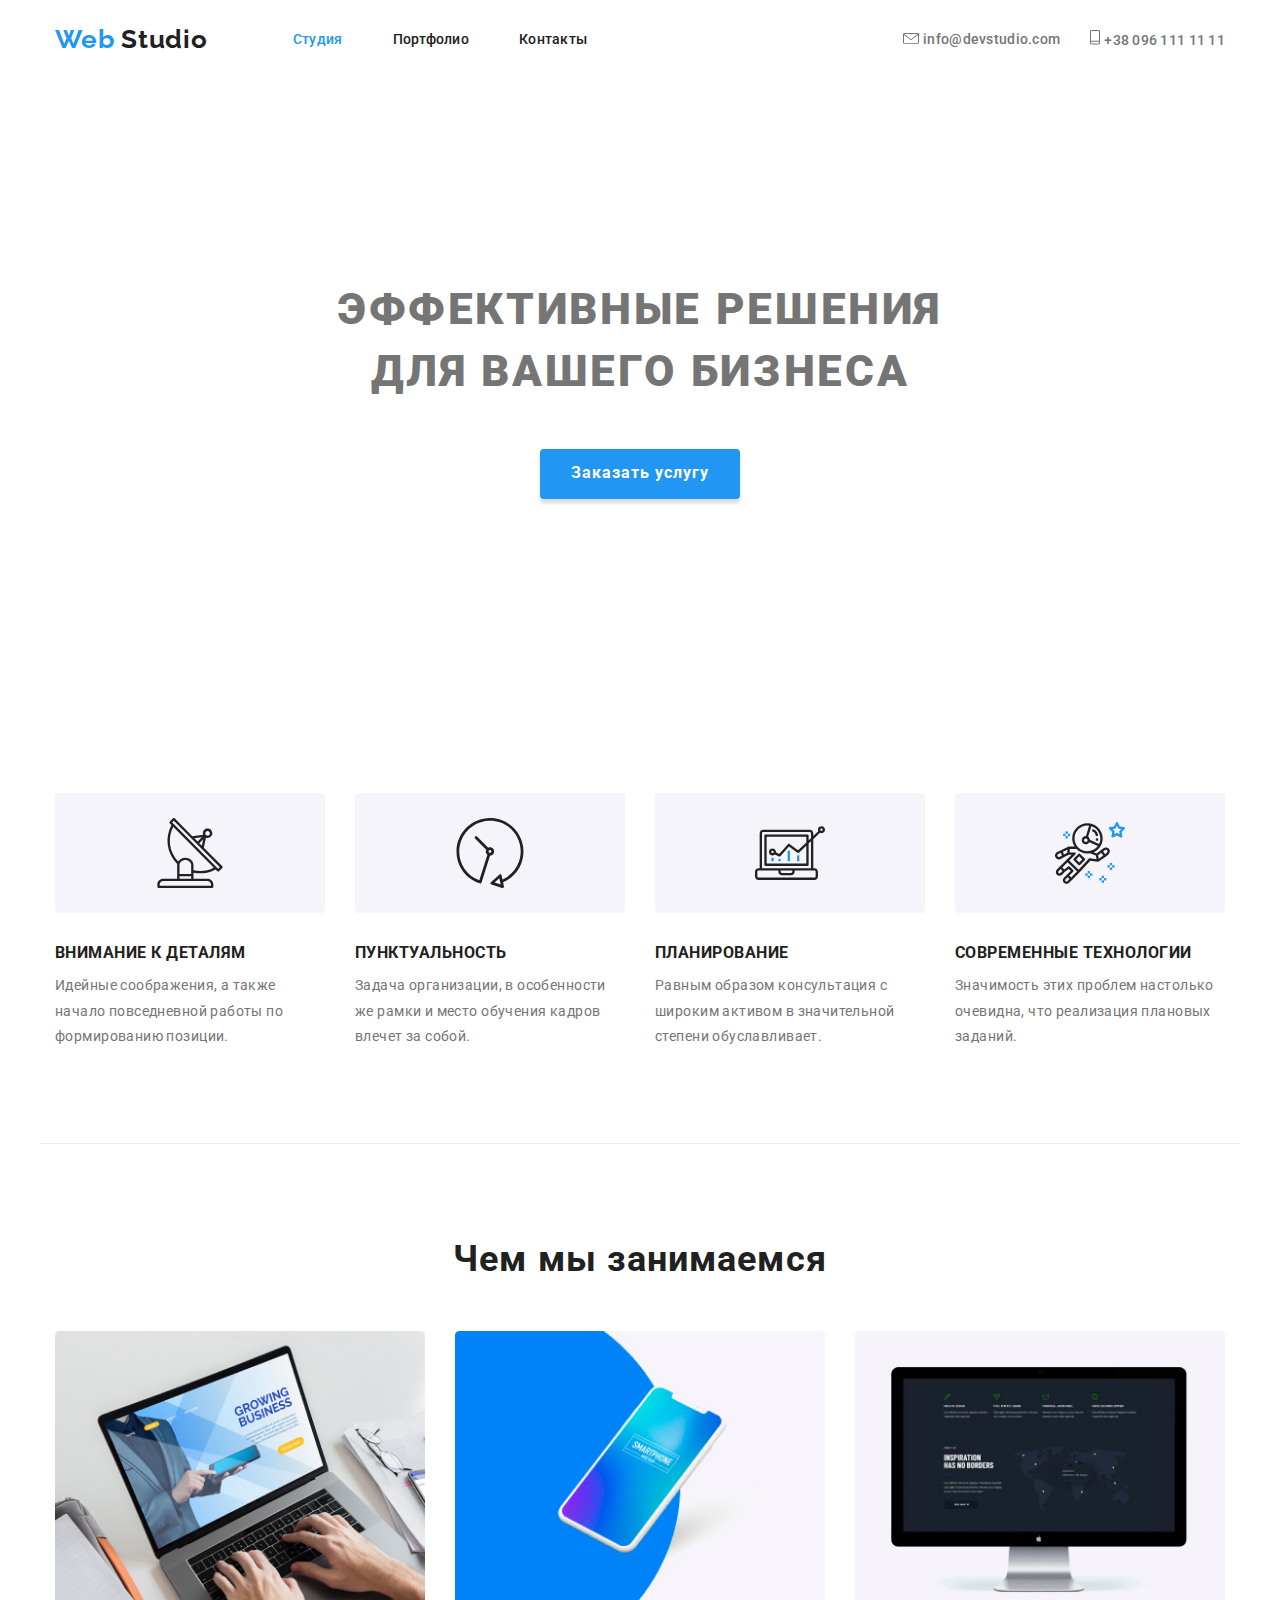
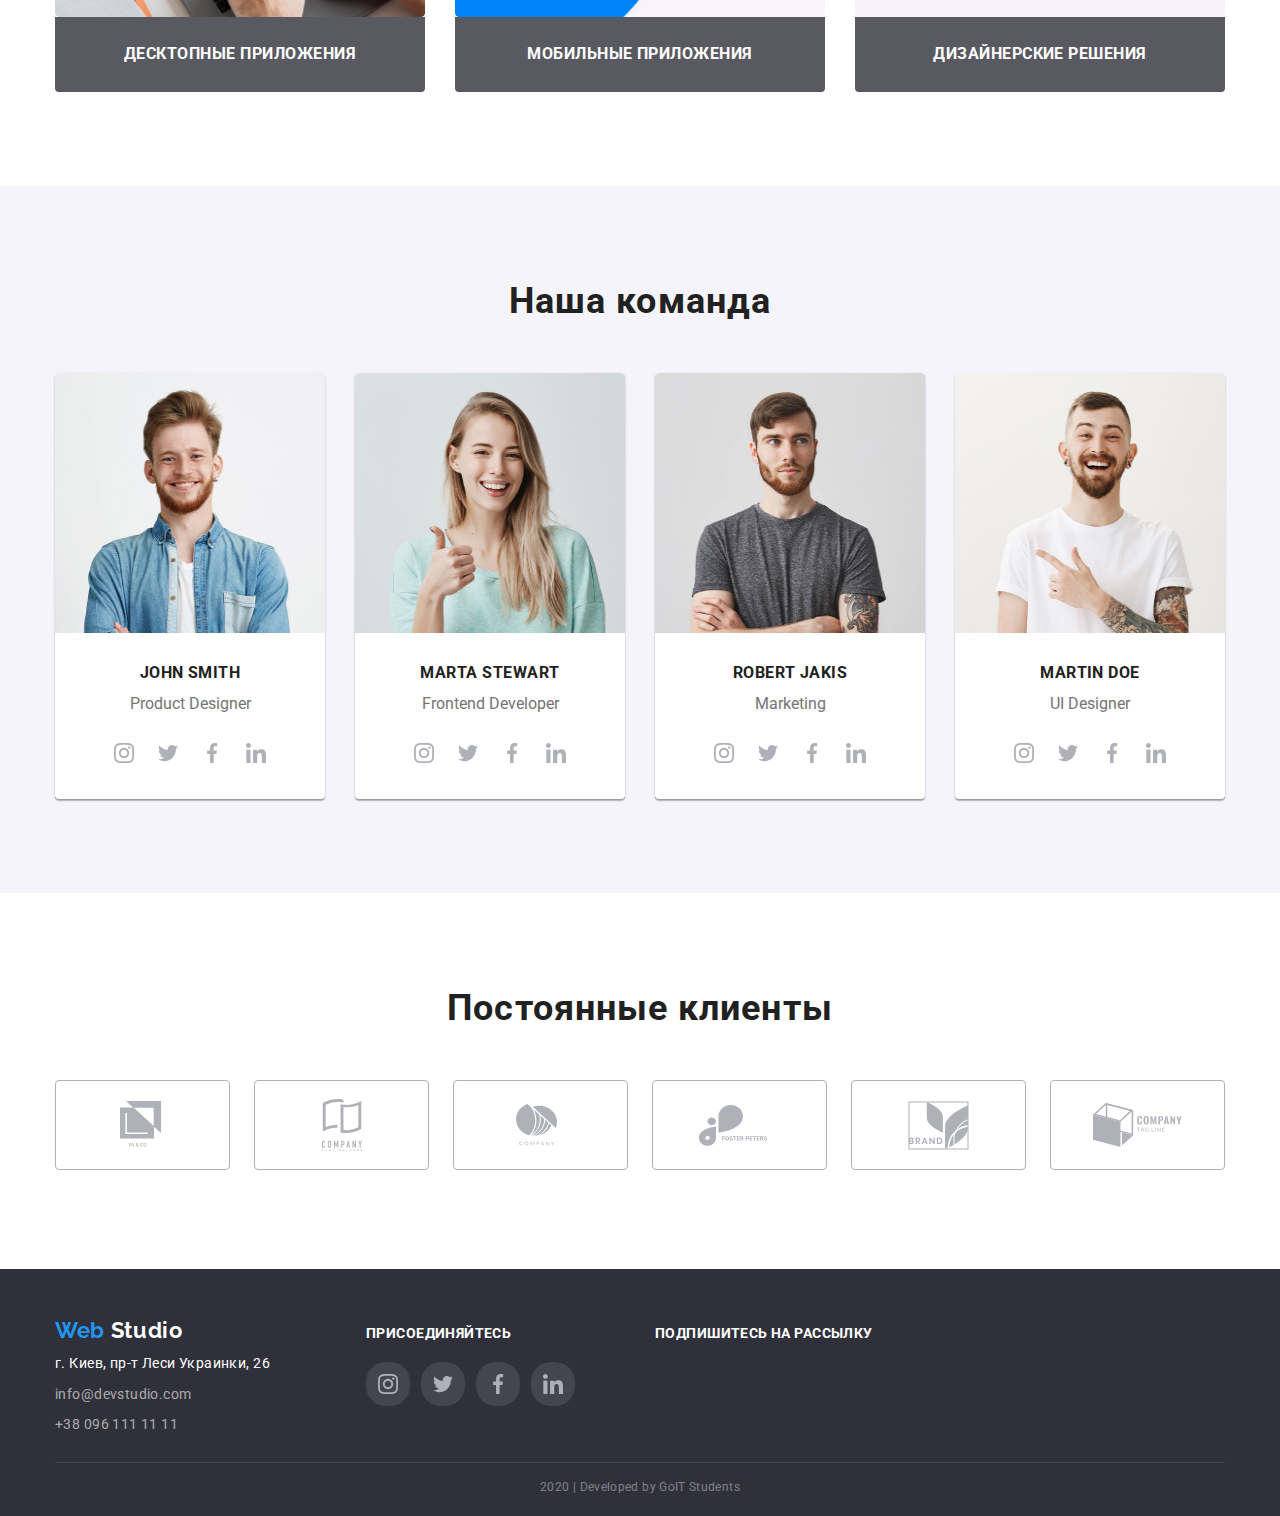
==== commit 9b26af6a: "Фиксит баги с рх и еm" ====
--- a/index.html
+++ b/index.html
@@ -417,7 +417,7 @@
             </ul>
           </div>
           <!-- Форма на рассылку -->
-          <div>
+          <div class="mailing">
             <b class="text-title">Подпишитесь на рассылку</b>
           </div>
         </div>
--- a/css/styles.css
+++ b/css/styles.css
@@ -436,6 +436,10 @@
   margin-right: 11px;
 }
 
+.footer .mailing {
+  width: 570px;
+}
+
 .copyright {
   padding-top: 18px;
   padding-bottom: 21px;
